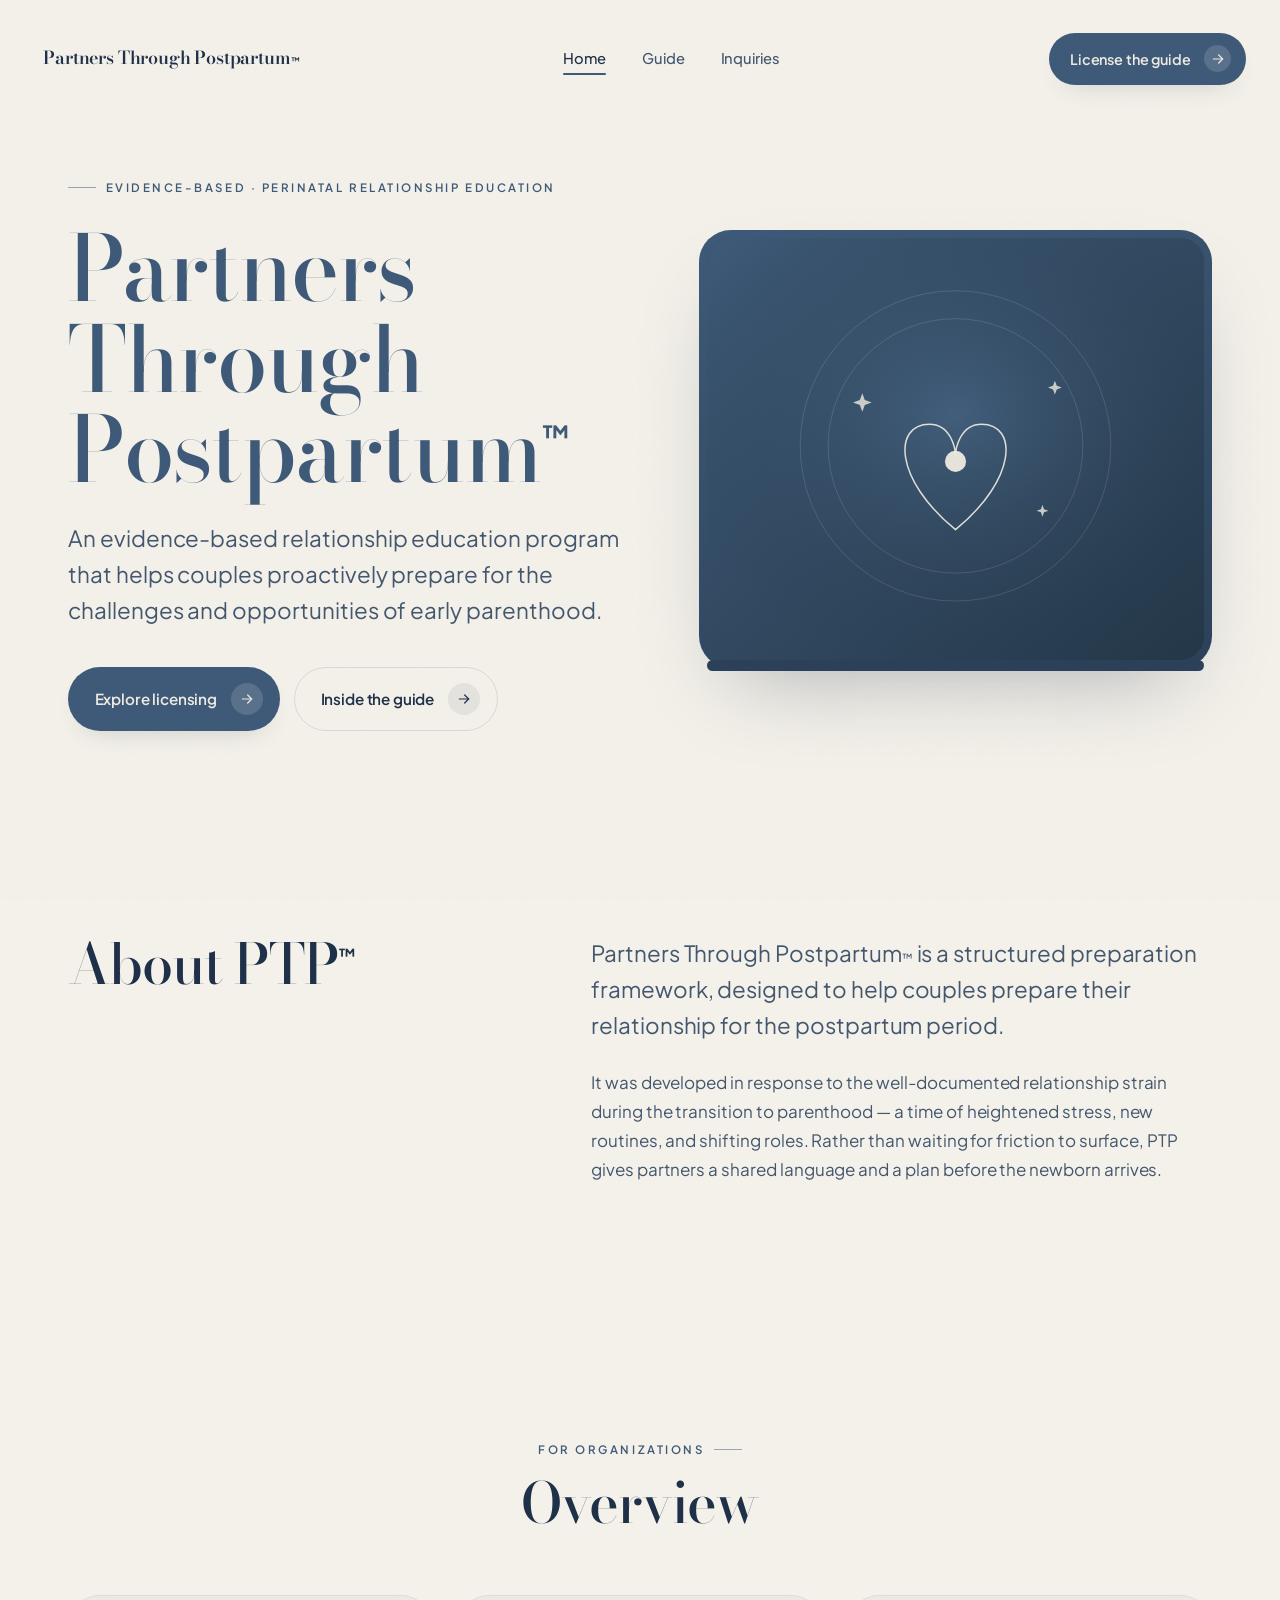
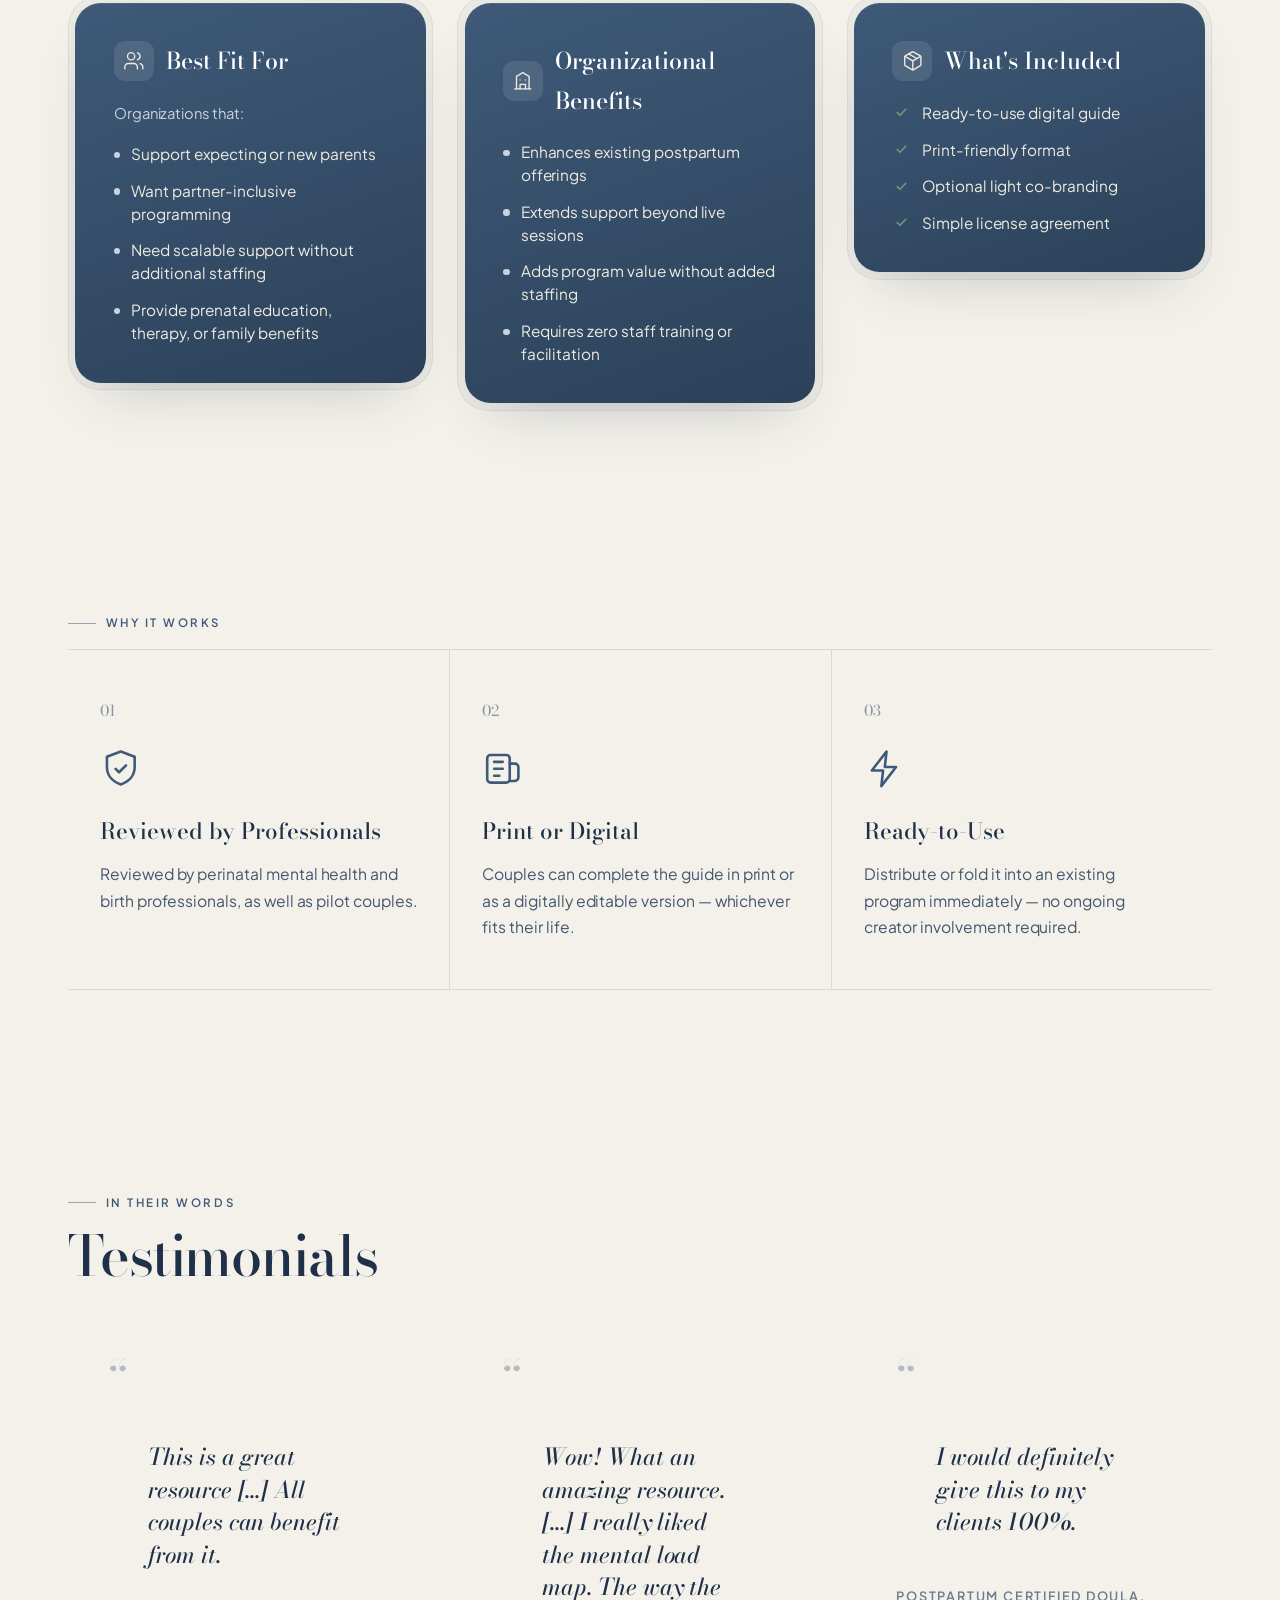
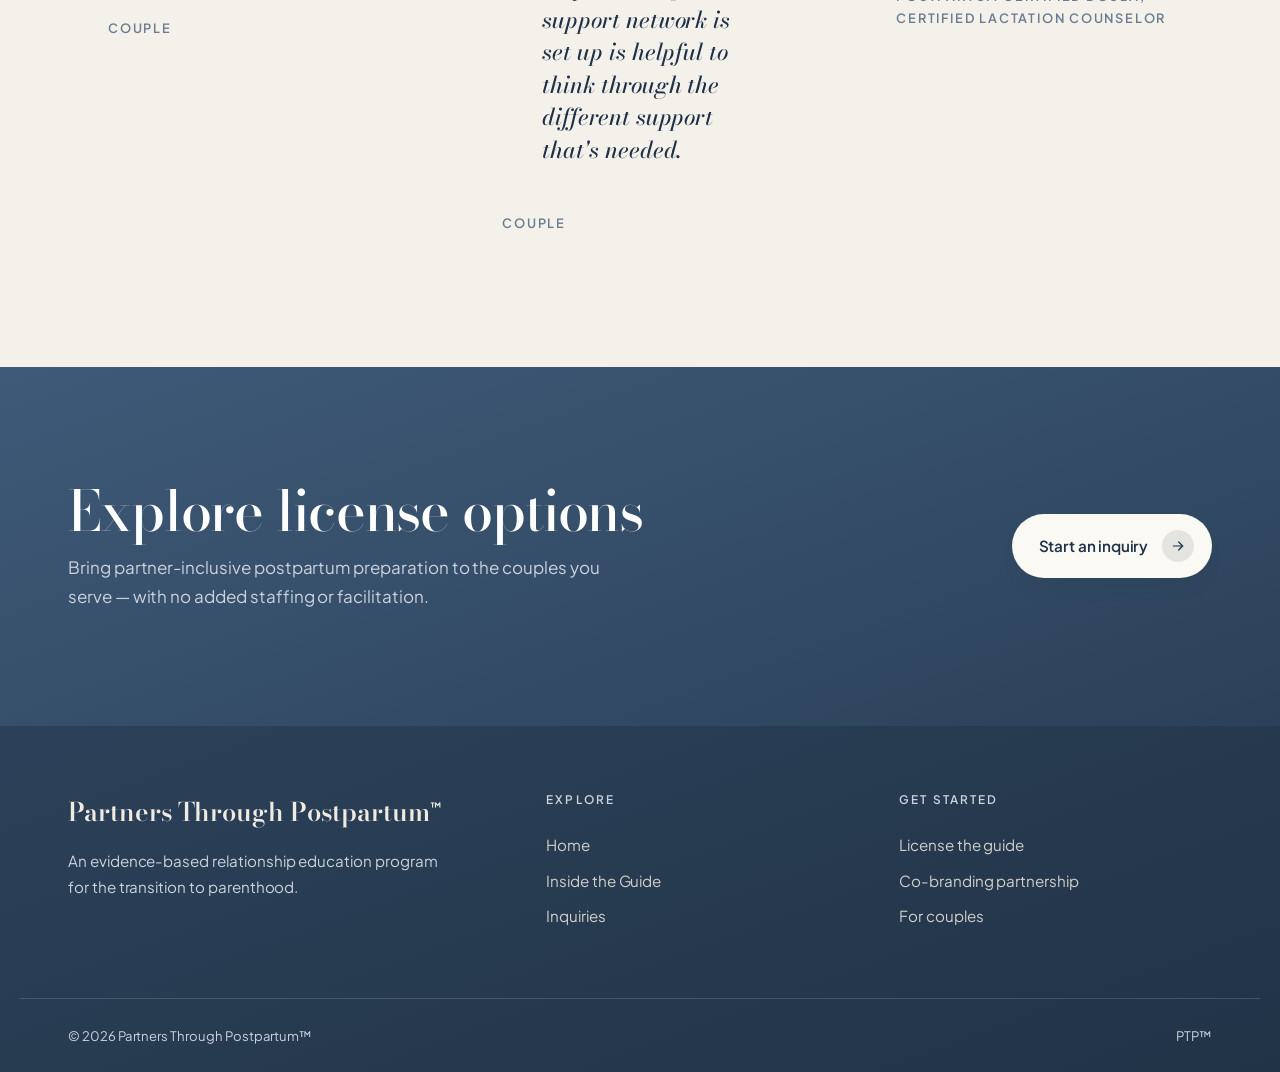
==== index.html @ b1a90788 "Build Partners Through Postpartum site (Home, Guide, Inquiries) — static rebuild" ====
<!DOCTYPE html>
<html lang="en">
<head>
<meta charset="UTF-8">
<meta name="viewport" content="width=device-width, initial-scale=1">
<script>document.documentElement.classList.add('js')</script>
<title>Partners Through Postpartum™ | Evidence-Based Relationship Prep for New Parents</title>
<meta name="description" content="An evidence-based relationship education program that helps couples proactively prepare for the challenges and opportunities of early parenthood. Now licensing to organizations.">
<link rel="canonical" href="https://www.partnersthroughpostpartum.com/">
<meta name="robots" content="index,follow">

<!-- Open Graph -->
<meta property="og:type" content="website">
<meta property="og:site_name" content="Partners Through Postpartum">
<meta property="og:title" content="Partners Through Postpartum™ | Relationship Prep for New Parents">
<meta property="og:description" content="An evidence-based relationship education program that helps couples proactively prepare for the postpartum transition.">
<meta property="og:url" content="https://www.partnersthroughpostpartum.com/">
<meta property="og:image" content="https://www.partnersthroughpostpartum.com/assets/og-cover.png">
<meta name="twitter:card" content="summary_large_image">
<meta name="twitter:title" content="Partners Through Postpartum™">
<meta name="twitter:description" content="Evidence-based relationship education for the transition to parenthood.">

<link rel="icon" href="assets/favicon.svg" type="image/svg+xml">
<link rel="preconnect" href="https://fonts.googleapis.com">
<link rel="preconnect" href="https://fonts.gstatic.com" crossorigin>
<link href="https://fonts.googleapis.com/css2?family=Bodoni+Moda:ital,opsz,wght@0,6..96,400..600;1,6..96,400..500&family=Plus+Jakarta+Sans:wght@400;500;600;700&display=swap" rel="stylesheet">
<link rel="stylesheet" href="styles.css">

<script type="application/ld+json">
{
  "@context": "https://schema.org",
  "@graph": [
    {
      "@type": "Organization",
      "@id": "https://www.partnersthroughpostpartum.com/#org",
      "name": "Partners Through Postpartum",
      "alternateName": "PTP",
      "url": "https://www.partnersthroughpostpartum.com/",
      "logo": "https://www.partnersthroughpostpartum.com/assets/favicon.svg",
      "description": "An evidence-based relationship education program helping couples prepare for the postpartum transition.",
      "founder": { "@id": "https://www.partnersthroughpostpartum.com/#tayler" }
    },
    {
      "@type": "WebSite",
      "@id": "https://www.partnersthroughpostpartum.com/#website",
      "url": "https://www.partnersthroughpostpartum.com/",
      "name": "Partners Through Postpartum",
      "publisher": { "@id": "https://www.partnersthroughpostpartum.com/#org" }
    },
    {
      "@type": "Person",
      "@id": "https://www.partnersthroughpostpartum.com/#tayler",
      "name": "Tayler Bungo Colón",
      "honorificSuffix": "MPH, CEC",
      "jobTitle": "Founder, Partners Through Postpartum",
      "description": "Health policy professional with degrees in psychology, neuroscience, and public health, and over a decade of experience in maternal health, coaching, and adult learning."
    },
    {
      "@type": "CreativeWork",
      "name": "Partners Through Postpartum Guide",
      "creator": { "@id": "https://www.partnersthroughpostpartum.com/#tayler" },
      "publisher": { "@id": "https://www.partnersthroughpostpartum.com/#org" },
      "about": "Relationship preparation for couples during the transition to parenthood",
      "audience": { "@type": "Audience", "audienceType": "Expecting and new parents; perinatal organizations" },
      "learningResourceType": "Structured preparation guide",
      "inLanguage": "en"
    }
  ]
}
</script>
</head>
<body>
<div class="grain" aria-hidden="true"></div>

<!-- ============ NAV ============ -->
<header class="nav">
  <div class="nav__inner wrap">
    <a class="brand" href="index.html">Partners&nbsp;Through&nbsp;Postpartum<span class="tm">™</span></a>
    <nav class="nav__links" aria-label="Primary">
      <a class="nav__link is-active" href="index.html">Home</a>
      <a class="nav__link" href="guide.html">Guide</a>
      <a class="nav__link" href="inquiries.html">Inquiries</a>
    </nav>
    <div class="nav__cta">
      <a class="btn" href="inquiries.html">License the guide
        <span class="ico" aria-hidden="true"><svg viewBox="0 0 24 24" fill="none" stroke="currentColor" stroke-width="1.8" stroke-linecap="round" stroke-linejoin="round"><line x1="5" y1="12" x2="19" y2="12"/><polyline points="13 6 19 12 13 18"/></svg></span>
      </a>
    </div>
    <button class="nav__toggle" aria-label="Open menu" aria-expanded="false"><span></span><span></span><span></span></button>
  </div>
</header>
<div class="mobile-menu" aria-hidden="true">
  <div class="mobile-menu__inner">
    <a href="index.html">Home</a>
    <a href="guide.html">Guide</a>
    <a href="inquiries.html">Inquiries</a>
    <a href="inquiries.html">License the guide</a>
  </div>
</div>

<main>
<!-- ============ HERO ============ -->
<section class="hero wrap">
  <div class="hero__grid">
    <div>
      <span class="eyebrow hero__eyebrow reveal">Evidence-based · perinatal relationship education</span>
      <h1 class="display reveal" data-d="1">Partners Through<br>Postpartum<span class="tm">™</span></h1>
      <p class="lead hero__sub reveal" data-d="2">An evidence-based relationship education program that helps couples proactively prepare for the challenges and opportunities of early parenthood.</p>
      <div class="hero__cta reveal" data-d="3">
        <a class="btn" href="inquiries.html">Explore licensing
          <span class="ico" aria-hidden="true"><svg viewBox="0 0 24 24" fill="none" stroke="currentColor" stroke-width="1.8" stroke-linecap="round" stroke-linejoin="round"><line x1="5" y1="12" x2="19" y2="12"/><polyline points="13 6 19 12 13 18"/></svg></span>
        </a>
        <a class="btn btn--ghost" href="guide.html">Inside the guide
          <span class="ico" aria-hidden="true"><svg viewBox="0 0 24 24" fill="none" stroke="currentColor" stroke-width="1.8" stroke-linecap="round" stroke-linejoin="round"><line x1="5" y1="12" x2="19" y2="12"/><polyline points="13 6 19 12 13 18"/></svg></span>
        </a>
      </div>
    </div>
    <div class="hero__figure reveal" data-d="2">
      <!-- SWAP: replace the <img src> below with Tayler's B&W hero photo (assets/hero.jpg). Frame is ready. -->
      <div class="hero__media"><img src="assets/hero-placeholder.svg" alt="Two parents' hands cradling a newborn's feet in the shape of a heart" width="800" height="680"></div>
    </div>
  </div>
</section>

<!-- ============ ABOUT ============ -->
<section class="section wrap" id="about">
  <div class="about__grid">
    <h2 class="display reveal">About PTP<span class="tm">™</span></h2>
    <div class="body-copy reveal" data-d="1">
      <p class="lead">Partners Through Postpartum<span class="tm" style="font-size:.5em">™</span> is a structured preparation framework, designed to help couples prepare their relationship for the postpartum period.</p>
      <p>It was developed in response to the well-documented relationship strain during the transition to parenthood — a time of heightened stress, new routines, and shifting roles. Rather than waiting for friction to surface, PTP gives partners a shared language and a plan before the newborn arrives.</p>
    </div>
  </div>
</section>

<!-- ============ OVERVIEW ============ -->
<section class="section wrap" id="overview">
  <div class="overview__head reveal">
    <span class="eyebrow eyebrow--center eyebrow--plain" style="margin-bottom:1rem">For organizations</span>
    <h2 class="display">Overview</h2>
  </div>
  <div class="overview__grid">
    <!-- Best Fit For -->
    <div class="bezel reveal" data-d="1">
      <div class="bezel__core panel-navy on-navy ov-card">
        <h3>
          <span class="ov-card__ico"><svg viewBox="0 0 24 24" fill="none" stroke="currentColor" stroke-width="1.5" stroke-linecap="round" stroke-linejoin="round"><path d="M16 21v-2a4 4 0 0 0-4-4H6a4 4 0 0 0-4 4v2"/><circle cx="9" cy="7" r="4"/><path d="M22 21v-2a4 4 0 0 0-3-3.87"/><path d="M16 3.13a4 4 0 0 1 0 7.75"/></svg></span>
          Best Fit For
        </h3>
        <p class="ov-card__sub">Organizations that:</p>
        <ul class="ov-list ov-list--dot">
          <li>Support expecting or new parents</li>
          <li>Want partner-inclusive programming</li>
          <li>Need scalable support without additional staffing</li>
          <li>Provide prenatal education, therapy, or family benefits</li>
        </ul>
      </div>
    </div>
    <!-- Organizational Benefits -->
    <div class="bezel reveal" data-d="2">
      <div class="bezel__core panel-navy on-navy ov-card">
        <h3>
          <span class="ov-card__ico"><svg viewBox="0 0 24 24" fill="none" stroke="currentColor" stroke-width="1.5" stroke-linecap="round" stroke-linejoin="round"><path d="M3 21h18"/><path d="M5 21V7l7-4 7 4v14"/><path d="M9 21v-5h6v5"/><path d="M9 11h.01M15 11h.01"/></svg></span>
          Organizational Benefits
        </h3>
        <ul class="ov-list ov-list--dot">
          <li>Enhances existing postpartum offerings</li>
          <li>Extends support beyond live sessions</li>
          <li>Adds program value without added staffing</li>
          <li>Requires zero staff training or facilitation</li>
        </ul>
      </div>
    </div>
    <!-- What's Included -->
    <div class="bezel reveal" data-d="3">
      <div class="bezel__core panel-navy on-navy ov-card">
        <h3>
          <span class="ov-card__ico"><svg viewBox="0 0 24 24" fill="none" stroke="currentColor" stroke-width="1.5" stroke-linecap="round" stroke-linejoin="round"><path d="m7.5 4.27 9 5.15"/><path d="M21 8a2 2 0 0 0-1-1.73l-7-4a2 2 0 0 0-2 0l-7 4A2 2 0 0 0 3 8v8a2 2 0 0 0 1 1.73l7 4a2 2 0 0 0 2 0l7-4A2 2 0 0 0 21 16Z"/><path d="m3.3 7 8.7 5 8.7-5"/><path d="M12 22V12"/></svg></span>
          What's Included
        </h3>
        <ul class="ov-list ov-list--check">
          <li>Ready-to-use digital guide</li>
          <li>Print-friendly format</li>
          <li>Optional light co-branding</li>
          <li>Simple license agreement</li>
        </ul>
      </div>
    </div>
  </div>
</section>

<!-- ============ FEATURES ============ -->
<section class="section--tight wrap" id="features">
  <div class="overview__head reveal" style="text-align:left;margin-bottom:0">
    <span class="eyebrow" style="margin-bottom:1rem">Why it works</span>
  </div>
  <div class="features__grid reveal" data-d="1">
    <div class="feature">
      <div class="feature__num">01</div>
      <div class="feature__ico"><svg viewBox="0 0 24 24" fill="none" stroke="currentColor" stroke-width="1.5" stroke-linecap="round" stroke-linejoin="round"><path d="M12 2 4 5v6c0 5 3.4 8.5 8 10 4.6-1.5 8-5 8-10V5Z"/><path d="m9 12 2 2 4-4"/></svg></div>
      <h3>Reviewed by Professionals</h3>
      <p>Reviewed by perinatal mental health and birth professionals, as well as pilot couples.</p>
    </div>
    <div class="feature">
      <div class="feature__num">02</div>
      <div class="feature__ico"><svg viewBox="0 0 24 24" fill="none" stroke="currentColor" stroke-width="1.5" stroke-linecap="round" stroke-linejoin="round"><rect x="3" y="4" width="13" height="16" rx="2"/><path d="M16 9h3a2 2 0 0 1 2 2v6a2 2 0 0 1-2 2h-3"/><path d="M7 8h5M7 12h5M7 16h3"/></svg></div>
      <h3>Print or Digital</h3>
      <p>Couples can complete the guide in print or as a digitally editable version — whichever fits their life.</p>
    </div>
    <div class="feature">
      <div class="feature__num">03</div>
      <div class="feature__ico"><svg viewBox="0 0 24 24" fill="none" stroke="currentColor" stroke-width="1.5" stroke-linecap="round" stroke-linejoin="round"><path d="M13 2 4.5 13H11l-1 9 8.5-11H12Z"/></svg></div>
      <h3>Ready-to-Use</h3>
      <p>Distribute or fold it into an existing program immediately — no ongoing creator involvement required.</p>
    </div>
  </div>
</section>

<!-- ============ TESTIMONIALS ============ -->
<section class="section wrap" id="testimonials">
  <div class="tmnls__head reveal">
    <span class="eyebrow" style="margin-bottom:1rem">In their words</span>
    <h2 class="display">Testimonials</h2>
  </div>
  <div class="tmnls__grid">
    <figure class="tmnl reveal" data-d="1">
      <div class="tmnl__mark" aria-hidden="true">&ldquo;</div>
      <blockquote class="tmnl__quote">This is a great resource […] All couples can benefit from it.</blockquote>
      <figcaption class="tmnl__by">Couple</figcaption>
    </figure>
    <figure class="tmnl reveal" data-d="2">
      <div class="tmnl__mark" aria-hidden="true">&ldquo;</div>
      <blockquote class="tmnl__quote">Wow! What an amazing resource. […] I really liked the mental load map. The way the support network is set up is helpful to think through the different support that's needed.</blockquote>
      <figcaption class="tmnl__by">Couple</figcaption>
    </figure>
    <figure class="tmnl reveal" data-d="3">
      <div class="tmnl__mark" aria-hidden="true">&ldquo;</div>
      <blockquote class="tmnl__quote">I would definitely give this to my clients 100%.</blockquote>
      <figcaption class="tmnl__by">Postpartum Certified Doula, Certified Lactation Counselor</figcaption>
    </figure>
  </div>
</section>

<!-- ============ CTA BAND ============ -->
<section class="section ctaband on-navy">
  <div class="ctaband__inner wrap reveal">
    <div>
      <h2 class="display">Explore license options</h2>
      <p>Bring partner-inclusive postpartum preparation to the couples you serve — with no added staffing or facilitation.</p>
    </div>
    <a class="btn" href="inquiries.html">Start an inquiry
      <span class="ico" aria-hidden="true"><svg viewBox="0 0 24 24" fill="none" stroke="currentColor" stroke-width="1.8" stroke-linecap="round" stroke-linejoin="round"><line x1="5" y1="12" x2="19" y2="12"/><polyline points="13 6 19 12 13 18"/></svg></span>
    </a>
  </div>
</section>
</main>

<!-- ============ FOOTER ============ -->
<footer class="footer on-navy">
  <div class="footer__inner wrap">
    <div>
      <p class="footer__brand">Partners Through Postpartum<span class="tm">™</span></p>
      <p class="footer__tag">An evidence-based relationship education program for the transition to parenthood.</p>
    </div>
    <div class="footer__col">
      <h4>Explore</h4>
      <a href="index.html">Home</a>
      <a href="guide.html">Inside the Guide</a>
      <a href="inquiries.html">Inquiries</a>
    </div>
    <div class="footer__col">
      <h4>Get started</h4>
      <a href="inquiries.html">License the guide</a>
      <a href="inquiries.html">Co-branding partnership</a>
      <a href="inquiries.html">For couples</a>
    </div>
  </div>
  <div class="footer__bottom wrap">
    <span>© <span data-year>2026</span> Partners Through Postpartum™</span>
    <span>PTP™</span>
  </div>
</footer>

<script src="main.js"></script>
</body>
</html>
---- styles.css ----
/* ============================================================
   Partners Through Postpartum™ — Design System
   Editorial Luxury · deep slate-navy on warm parchment
   Display: Bodoni Moda  ·  Text/UI: Plus Jakarta Sans
   ============================================================ */

:root{
  /* palette */
  --paper:        #F4F1EA;   /* warm parchment base */
  --paper-soft:   #FBF9F3;   /* lifted surface */
  --paper-deep:   #EBE5D9;   /* recessed band */
  --ink:          #1E3148;   /* headlines / primary text (never pure black) */
  --ink-soft:     #43576E;   /* secondary text */
  --ink-faint:    #6B7C90;   /* tertiary / captions */
  --navy:         #3E5A78;   /* brand mid — cards, footer */
  --navy-deep:    #2C4159;   /* deeper navy */
  --navy-darker:  #213347;   /* darkest navy */
  --cream:        #EFEBE1;   /* text on navy */
  --cream-soft:   #C9D2DD;   /* muted text on navy */
  --sage:         #6E9B7C;   /* functional accent: checks / success only */
  --sage-soft:    #8FB59A;
  --line:         rgba(30,49,72,0.12);
  --line-soft:    rgba(30,49,72,0.07);
  --line-cream:   rgba(239,235,225,0.16);

  /* type */
  --font-display: "Bodoni Moda", Georgia, "Times New Roman", serif;
  --font-sans:    "Plus Jakarta Sans", system-ui, -apple-system, sans-serif;

  /* radii */
  --r-xl: 2rem;
  --r-lg: 1.5rem;
  --r-md: 1.125rem;
  --r-sm: 0.7rem;
  --r-pill: 999px;

  /* shadow — tinted to navy, soft + diffused */
  --shadow-sm:   0 12px 28px -18px rgba(30,49,72,0.30);
  --shadow-soft: 0 28px 56px -28px rgba(30,49,72,0.26);
  --shadow-card: 0 40px 80px -36px rgba(30,49,72,0.34);

  /* motion */
  --ease: cubic-bezier(0.16, 1, 0.3, 1);
  --ease-spring: cubic-bezier(0.34, 1.56, 0.64, 1);

  /* layout */
  --maxw: 1240px;
  --gutter: clamp(1.25rem, 4vw, 3rem);
}

/* ---------- reset ---------- */
*,*::before,*::after{ box-sizing:border-box; }
html{ -webkit-text-size-adjust:100%; scroll-behavior:smooth; }
@media (prefers-reduced-motion: reduce){ html{ scroll-behavior:auto; } }
body{
  margin:0;
  font-family:var(--font-sans);
  background:var(--paper);
  color:var(--ink);
  font-size:clamp(1rem, 0.96rem + 0.2vw, 1.0625rem);
  line-height:1.7;
  font-weight:400;
  letter-spacing:-0.003em;
  -webkit-font-smoothing:antialiased;
  text-rendering:optimizeLegibility;
  overflow-x:hidden;
}
img{ max-width:100%; display:block; }
a{ color:inherit; text-decoration:none; }
button{ font-family:inherit; cursor:pointer; }
::selection{ background:var(--navy); color:var(--paper-soft); }

/* ---------- film grain (fixed, pointer-events none) ---------- */
.grain{
  position:fixed; inset:0; z-index:60; pointer-events:none;
  opacity:0.035; mix-blend-mode:multiply;
  background-image:url("data:image/svg+xml,%3Csvg xmlns='http://www.w3.org/2000/svg' width='160' height='160'%3E%3Cfilter id='n'%3E%3CfeTurbulence type='fractalNoise' baseFrequency='0.9' numOctaves='2' stitchTiles='stitch'/%3E%3C/filter%3E%3Crect width='100%25' height='100%25' filter='url(%23n)'/%3E%3C/svg%3E");
}

/* ---------- layout helpers ---------- */
.wrap{ width:100%; max-width:var(--maxw); margin-inline:auto; padding-inline:var(--gutter); }
.section{ padding-block:clamp(4.5rem, 9vw, 9rem); }
.section--tight{ padding-block:clamp(3.5rem, 6vw, 6rem); }

/* ---------- eyebrow ---------- */
.eyebrow{
  display:inline-flex; align-items:center; gap:.6rem;
  font-size:.72rem; font-weight:600; letter-spacing:.22em;
  text-transform:uppercase; color:var(--navy);
}
.eyebrow::before{
  content:""; width:1.75rem; height:1px; background:var(--navy); opacity:.5;
}
.eyebrow--center::after{
  content:""; width:1.75rem; height:1px; background:var(--navy); opacity:.5;
}
.eyebrow--plain::before{ display:none; }
.on-navy .eyebrow{ color:var(--cream-soft); }
.on-navy .eyebrow::before,.on-navy .eyebrow::after{ background:var(--cream-soft); }

/* ---------- display type ---------- */
.display{
  font-family:var(--font-display);
  font-weight:500;
  line-height:1.0;
  letter-spacing:-0.015em;
  color:var(--ink);
  margin:0;
}
h1.display{ font-size:clamp(2.9rem, 2rem + 4.6vw, 5.75rem); }
h2.display{ font-size:clamp(2.1rem, 1.5rem + 2.6vw, 3.5rem); letter-spacing:-0.02em; }
h3.display{ font-size:clamp(1.5rem, 1.2rem + 1vw, 2rem); }
.display .tm{
  font-family:var(--font-sans); font-weight:600;
  font-size:.32em; vertical-align:super; letter-spacing:0;
  position:relative; top:-0.15em;
}
.lead{
  font-size:clamp(1.125rem, 1.04rem + 0.45vw, 1.4rem);
  line-height:1.6; color:var(--ink-soft); font-weight:400;
  max-width:60ch; margin:0;
}
.body-copy{ color:var(--ink-soft); max-width:64ch; }
.body-copy p{ margin:0 0 1.1em; }

/* ---------- buttons ---------- */
.btn{
  --bg:var(--navy); --fg:var(--cream);
  position:relative; display:inline-flex; align-items:center; gap:.85rem;
  padding:.95rem 1.05rem .95rem 1.6rem;
  background:var(--bg); color:var(--fg);
  border:1px solid transparent; border-radius:var(--r-pill);
  font-weight:600; font-size:.95rem; letter-spacing:-0.01em;
  box-shadow:var(--shadow-sm);
  transition:transform .45s var(--ease), box-shadow .45s var(--ease), background .35s var(--ease);
  will-change:transform;
}
.btn:hover{ transform:translateY(-2px); box-shadow:var(--shadow-soft); background:var(--navy-deep); }
.btn:active{ transform:translateY(0) scale(.985); }
.btn .ico{
  display:grid; place-items:center; width:2rem; height:2rem; border-radius:var(--r-pill);
  background:rgba(255,255,255,0.14);
  transition:transform .45s var(--ease), background .35s var(--ease);
}
.btn:hover .ico{ transform:translate(2px,-1px) scale(1.05); background:rgba(255,255,255,0.22); }
.btn .ico svg{ width:1rem; height:1rem; }

.btn--ghost{
  --bg:transparent; --fg:var(--ink);
  border-color:var(--line); box-shadow:none; padding-left:1.6rem;
}
.btn--ghost:hover{ background:rgba(30,49,72,0.05); border-color:rgba(30,49,72,0.22); }
.btn--ghost .ico{ background:rgba(30,49,72,0.07); }
.btn--ghost:hover .ico{ background:rgba(30,49,72,0.12); }

.on-navy .btn{ --bg:var(--paper-soft); --fg:var(--ink); }
.on-navy .btn:hover{ background:#fff; }
.on-navy .btn .ico{ background:rgba(30,49,72,0.10); }
.on-navy .btn--ghost{ --fg:var(--cream); border-color:var(--line-cream); }
.on-navy .btn--ghost:hover{ background:rgba(255,255,255,0.06); }
.on-navy .btn--ghost .ico{ background:rgba(255,255,255,0.12); }

/* ---------- nav ---------- */
.nav{
  position:sticky; top:0; z-index:50;
  padding-top:clamp(.85rem,1.6vw,1.4rem); padding-bottom:.4rem;
  transition:padding .5s var(--ease);
}
.nav__inner{
  display:flex; align-items:center; justify-content:space-between; gap:1rem;
  max-width:var(--maxw); margin-inline:auto;
  padding:.7rem .8rem .7rem 1.4rem;
  border-radius:var(--r-pill);
  border:1px solid transparent;
  transition:background .5s var(--ease), border-color .5s var(--ease), box-shadow .5s var(--ease);
}
.nav.is-scrolled .nav__inner{
  background:rgba(244,241,234,0.72);
  -webkit-backdrop-filter:blur(16px) saturate(1.4);
  backdrop-filter:blur(16px) saturate(1.4);
  border-color:var(--line-soft);
  box-shadow:var(--shadow-sm);
}
.nav.is-scrolled{ padding-top:.6rem; }
.brand{
  font-family:var(--font-display); font-weight:600;
  font-size:1.12rem; letter-spacing:-0.01em; color:var(--ink);
  display:inline-flex; align-items:baseline; gap:.05rem; white-space:nowrap;
}
.brand .tm{ font-family:var(--font-sans); font-weight:600; font-size:.5em; vertical-align:super; }
.nav__links{ display:flex; align-items:center; gap:.35rem; }
.nav__link{
  position:relative; padding:.55rem .95rem; border-radius:var(--r-pill);
  font-size:.92rem; font-weight:500; color:var(--ink-soft);
  transition:color .3s var(--ease), background .3s var(--ease);
}
.nav__link:hover{ color:var(--ink); background:rgba(30,49,72,0.05); }
.nav__link.is-active{ color:var(--ink); }
.nav__link.is-active::after{
  content:""; position:absolute; left:.95rem; right:.95rem; bottom:.32rem; height:1.5px;
  background:var(--navy); border-radius:2px;
}
.nav__cta{ margin-left:.4rem; }
.nav__cta .btn{ padding:.7rem .85rem .7rem 1.25rem; font-size:.9rem; }
.nav__cta .btn .ico{ width:1.7rem; height:1.7rem; }

.nav__toggle{
  display:none; width:2.85rem; height:2.85rem; border:none; border-radius:var(--r-pill);
  background:rgba(30,49,72,0.06); position:relative;
}
.nav__toggle span{
  position:absolute; left:50%; top:50%; width:1.15rem; height:1.5px; background:var(--ink);
  transform:translate(-50%,-50%); transition:transform .45s var(--ease), opacity .3s var(--ease);
}
.nav__toggle span:nth-child(1){ transform:translate(-50%,calc(-50% - 5px)); }
.nav__toggle span:nth-child(3){ transform:translate(-50%,calc(-50% + 5px)); }

/* mobile menu overlay */
.mobile-menu{
  position:fixed; inset:0; z-index:55; display:none;
  background:rgba(244,241,234,0.86);
  -webkit-backdrop-filter:blur(26px) saturate(1.3);
  backdrop-filter:blur(26px) saturate(1.3);
  opacity:0; transition:opacity .5s var(--ease);
}
.mobile-menu.is-open{ display:block; opacity:1; }
.mobile-menu__inner{
  display:flex; flex-direction:column; gap:.25rem;
  padding:7rem var(--gutter) 3rem; height:100%;
}
.mobile-menu a{
  font-family:var(--font-display); font-size:clamp(2rem,9vw,3rem); font-weight:500;
  color:var(--ink); padding:.5rem 0; border-bottom:1px solid var(--line-soft);
  opacity:0; transform:translateY(28px);
}
.mobile-menu.is-open a{ animation:menuIn .7s var(--ease) forwards; }
.mobile-menu.is-open a:nth-child(1){ animation-delay:.08s; }
.mobile-menu.is-open a:nth-child(2){ animation-delay:.15s; }
.mobile-menu.is-open a:nth-child(3){ animation-delay:.22s; }
.mobile-menu.is-open a:nth-child(4){ animation-delay:.29s; }
@keyframes menuIn{ to{ opacity:1; transform:translateY(0); } }
body.menu-open{ overflow:hidden; }
body.menu-open .nav__toggle span:nth-child(1){ transform:translate(-50%,-50%) rotate(45deg); }
body.menu-open .nav__toggle span:nth-child(2){ opacity:0; }
body.menu-open .nav__toggle span:nth-child(3){ transform:translate(-50%,-50%) rotate(-45deg); }

/* ---------- double-bezel card ---------- */
.bezel{
  background:rgba(30,49,72,0.04);
  border:1px solid var(--line-soft);
  border-radius:var(--r-xl);
  padding:.4rem;
}
.bezel__core{
  border-radius:calc(var(--r-xl) - 0.4rem);
  height:100%;
}

/* navy panel (Overview cards / form) */
.panel-navy{
  background:linear-gradient(160deg, var(--navy) 0%, var(--navy-deep) 100%);
  color:var(--cream);
  border-radius:calc(var(--r-xl) - 0.4rem);
  box-shadow:inset 0 1px 0 rgba(255,255,255,0.08), var(--shadow-soft);
  padding:clamp(1.75rem,3vw,2.4rem);
}
.panel-navy h3{ color:#fff; }

/* ---------- hero ---------- */
.hero{ padding-top:clamp(2.5rem,5vw,4.5rem); padding-bottom:clamp(3.5rem,7vw,6rem); }
.hero__grid{
  display:grid; grid-template-columns:1.05fr 0.95fr; gap:clamp(2rem,5vw,4.5rem);
  align-items:center;
}
.hero__eyebrow{ margin-bottom:1.6rem; }
.hero h1{ margin-bottom:1.6rem; color:var(--navy); }
.hero__sub{ margin-bottom:2.4rem; }
.hero__cta{ display:flex; flex-wrap:wrap; gap:.85rem; }
.hero__figure{
  position:relative; border-radius:var(--r-xl); padding:.5rem;
  background:linear-gradient(160deg, var(--navy) 0%, var(--navy-deep) 100%);
  box-shadow:var(--shadow-card);
}
.hero__figure::before,.hero__figure::after{
  content:""; position:absolute; left:.5rem; right:.5rem; height:.7rem;
  background:var(--navy-deep); border-radius:var(--r-pill);
}
.hero__figure::before{ top:-.35rem; opacity:.0; }
.hero__media{
  border-radius:calc(var(--r-xl) - 0.5rem); overflow:hidden; aspect-ratio:4/3.4;
  background:var(--navy-deep);
}
.hero__media img,.hero__media svg{ width:100%; height:100%; object-fit:cover; }

/* ---------- about (asymmetric split) ---------- */
.about__grid{
  display:grid; grid-template-columns:0.85fr 1.15fr; gap:clamp(2rem,5vw,4.5rem);
  align-items:start;
}
.about__grid h2{ position:sticky; top:7rem; }

/* ---------- overview cards ---------- */
.overview__head{ text-align:center; margin-bottom:clamp(2.5rem,5vw,4rem); }
.overview__grid{
  display:grid; grid-template-columns:repeat(3,1fr); gap:clamp(1rem,2vw,1.5rem);
  align-items:start;
}
.overview__grid > *:nth-child(2){ transform:translateY(2.25rem); }
.ov-card h3{
  font-family:var(--font-display); font-size:1.45rem; font-weight:500; margin:0 0 1.25rem;
  display:flex; align-items:center; gap:.75rem;
}
.ov-card__ico{
  display:grid; place-items:center; width:2.5rem; height:2.5rem; flex:0 0 auto;
  border-radius:var(--r-sm); background:rgba(255,255,255,0.1);
}
.ov-card__ico svg{ width:1.35rem; height:1.35rem; color:var(--cream); }
.ov-card__sub{ color:var(--cream-soft); font-size:.92rem; margin:0 0 1rem; }
.ov-list{ list-style:none; margin:0; padding:0; display:grid; gap:.85rem; }
.ov-list li{
  display:flex; gap:.7rem; align-items:flex-start; font-size:.96rem; line-height:1.5;
  color:var(--cream);
}
.ov-list--check li::before{
  content:""; flex:0 0 auto; width:1.15rem; height:1.15rem; margin-top:.15rem;
  border-radius:.3rem; background:var(--sage);
  -webkit-mask:url("data:image/svg+xml,%3Csvg xmlns='http://www.w3.org/2000/svg' viewBox='0 0 24 24' fill='none' stroke='white' stroke-width='3' stroke-linecap='round' stroke-linejoin='round'%3E%3Cpolyline points='20 6 9 17 4 12'/%3E%3C/svg%3E") center/0.8rem no-repeat;
  mask:url("data:image/svg+xml,%3Csvg xmlns='http://www.w3.org/2000/svg' viewBox='0 0 24 24' fill='none' stroke='white' stroke-width='3' stroke-linecap='round' stroke-linejoin='round'%3E%3Cpolyline points='20 6 9 17 4 12'/%3E%3C/svg%3E") center/0.8rem no-repeat;
}
.ov-list--dot li::before{
  content:""; flex:0 0 auto; width:.4rem; height:.4rem; margin-top:.6rem; border-radius:50%;
  background:var(--cream-soft);
}

/* ---------- features (editorial, hairline-divided) ---------- */
.features__grid{
  display:grid; grid-template-columns:repeat(3,1fr);
  border-top:1px solid var(--line);
}
.feature{
  padding:clamp(2rem,4vw,3rem) clamp(1.25rem,2.5vw,2.25rem);
  border-bottom:1px solid var(--line);
}
.feature + .feature{ border-left:1px solid var(--line); }
.feature__num{
  font-family:var(--font-display); font-size:.95rem; color:var(--navy); opacity:.6; margin-bottom:1.5rem;
}
.feature__ico{
  width:2.6rem; height:2.6rem; color:var(--navy); margin-bottom:1.4rem;
}
.feature__ico svg{ width:100%; height:100%; }
.feature h3{
  font-family:var(--font-display); font-weight:500; font-size:1.4rem; margin:0 0 .7rem; color:var(--ink);
}
.feature p{ margin:0; color:var(--ink-soft); font-size:.98rem; }

/* ---------- testimonials ---------- */
.tmnls__head{ margin-bottom:clamp(2.5rem,5vw,4rem); }
.tmnls__grid{ display:grid; grid-template-columns:repeat(3,1fr); gap:clamp(1.5rem,3vw,3rem); }
.tmnl{ display:flex; flex-direction:column; gap:1.5rem; }
.tmnl__mark{ font-family:var(--font-display); font-size:3rem; line-height:.6; color:var(--navy); opacity:.35; }
.tmnl__quote{
  font-family:var(--font-display); font-style:italic; font-weight:500;
  font-size:clamp(1.2rem,1rem + 0.6vw,1.45rem); line-height:1.4; color:var(--ink);
}
.tmnl__by{ font-size:.8rem; font-weight:600; letter-spacing:.14em; text-transform:uppercase; color:var(--ink-faint); }
.tmnls__grid > *:nth-child(2){ transform:translateY(1.75rem); }

/* ---------- cta band ---------- */
.ctaband{ background:linear-gradient(160deg,var(--navy) 0%, var(--navy-deep) 100%); color:var(--cream); }
.ctaband__inner{
  display:grid; grid-template-columns:1.2fr auto; gap:2rem; align-items:center;
}
.ctaband h2{ color:#fff; max-width:18ch; }
.ctaband p{ color:var(--cream-soft); margin:.9rem 0 0; max-width:46ch; }

/* ---------- inquiry form ---------- */
.inq__grid{
  display:grid; grid-template-columns:0.95fr 1.05fr; gap:clamp(2rem,5vw,4.5rem); align-items:start;
}
.form{ display:grid; gap:1.15rem; }
.form__row{ display:grid; grid-template-columns:1fr 1fr; gap:1rem; }
.field{ display:grid; gap:.45rem; }
.field label{
  font-size:.82rem; font-weight:600; letter-spacing:.04em; color:var(--cream);
}
.field label .req{ color:var(--sage-soft); font-weight:500; }
.field input,.field select,.field textarea{
  width:100%; font-family:inherit; font-size:.98rem; color:var(--ink);
  background:var(--paper-soft); border:1px solid transparent; border-radius:var(--r-md);
  padding:.85rem 1rem; transition:box-shadow .3s var(--ease), background .3s var(--ease);
}
.field textarea{ min-height:7rem; resize:vertical; }
.field select{ appearance:none; background-image:url("data:image/svg+xml,%3Csvg xmlns='http://www.w3.org/2000/svg' viewBox='0 0 24 24' fill='none' stroke='%231E3148' stroke-width='2' stroke-linecap='round' stroke-linejoin='round'%3E%3Cpolyline points='6 9 12 15 18 9'/%3E%3C/svg%3E"); background-repeat:no-repeat; background-position:right 1rem center; background-size:1.1rem; padding-right:2.6rem; }
.field input:focus,.field select:focus,.field textarea:focus{
  outline:none; background:#fff; box-shadow:0 0 0 3px rgba(110,155,124,0.45);
}
.field input::placeholder,.field textarea::placeholder{ color:var(--ink-faint); }
.field--error input,.field--error select,.field--error textarea{ box-shadow:0 0 0 2px #C76B5A; }
.field__err{ font-size:.78rem; color:#F0C9C0; min-height:0; display:none; }
.field--error .field__err{ display:block; }
.hp{ position:absolute; left:-9999px; width:1px; height:1px; overflow:hidden; }
.form__submit{ display:flex; align-items:center; gap:1rem; flex-wrap:wrap; margin-top:.4rem; }
.form__status{ font-size:.9rem; font-weight:500; }
.form__status.ok{ color:#CFE8D6; }
.form__status.err{ color:#F0C9C0; }
.btn[disabled]{ opacity:.6; pointer-events:none; }
.btn .spinner{ width:1rem; height:1rem; border:2px solid rgba(255,255,255,.4); border-top-color:#fff; border-radius:50%; animation:spin .7s linear infinite; }
.on-navy .btn .spinner{ border-color:rgba(30,49,72,.3); border-top-color:var(--ink); }
@keyframes spin{ to{ transform:rotate(360deg); } }

/* ---------- author ---------- */
.author__grid{ display:grid; grid-template-columns:1fr 0.8fr; gap:clamp(2rem,5vw,4rem); align-items:center; }
.author__photo{ border-radius:var(--r-xl); padding:.45rem; background:rgba(30,49,72,0.05); border:1px solid var(--line-soft); }
.author__photo img,.author__photo svg{ border-radius:calc(var(--r-xl) - .45rem); width:100%; aspect-ratio:4/4.6; object-fit:cover; background:var(--paper-deep); }

/* ---------- guide carousel ---------- */
.guide__intro{ display:grid; grid-template-columns:1fr 1fr; gap:clamp(2rem,5vw,4rem); align-items:end; margin-bottom:clamp(2.5rem,5vw,4rem); }
.carousel{ position:relative; }
.carousel__track{
  display:grid; grid-auto-flow:column; grid-auto-columns:minmax(280px,1fr);
  gap:clamp(1rem,2vw,1.75rem); overflow-x:auto; scroll-snap-type:x mandatory;
  padding-bottom:1.5rem; scrollbar-width:none;
}
.carousel__track::-webkit-scrollbar{ display:none; }
@media (min-width:900px){ .carousel__track{ grid-auto-columns:calc((100% - 3.5rem)/3); } }
.gcard{ scroll-snap-align:start; }
.gcard__core{
  height:100%; background:var(--paper-soft); border-radius:calc(var(--r-xl) - .4rem);
  padding:clamp(1.6rem,2.5vw,2.1rem); border:1px solid var(--line-soft);
  display:flex; flex-direction:column; gap:1.1rem;
  transition:transform .5s var(--ease), box-shadow .5s var(--ease);
}
.gcard:hover .gcard__core{ transform:translateY(-4px); box-shadow:var(--shadow-soft); }
.gcard__top{ display:flex; align-items:center; justify-content:space-between; }
.gcard__ico{ width:3rem; height:3rem; color:var(--navy); }
.gcard__ico svg{ width:100%; height:100%; }
.gcard__num{ font-family:var(--font-display); font-size:.95rem; color:var(--navy); opacity:.45; }
.gcard h3{ font-family:var(--font-display); font-weight:500; font-size:1.5rem; margin:0; color:var(--ink); }
.gcard p{ margin:0; color:var(--ink-soft); font-size:.96rem; }
.carousel__nav{ display:flex; gap:.6rem; margin-top:1.5rem; }
.carousel__btn{
  width:3.1rem; height:3.1rem; border-radius:var(--r-pill); border:1px solid var(--line);
  background:var(--paper-soft); color:var(--ink); display:grid; place-items:center;
  transition:transform .4s var(--ease), background .3s var(--ease), border-color .3s var(--ease), opacity .3s var(--ease);
}
.carousel__btn:hover{ background:var(--navy); color:var(--cream); border-color:transparent; transform:translateY(-2px); }
.carousel__btn:active{ transform:scale(.95); }
.carousel__btn[disabled]{ opacity:.35; pointer-events:none; }
.carousel__btn svg{ width:1.2rem; height:1.2rem; }

/* ---------- footer ---------- */
.footer{ background:linear-gradient(160deg,var(--navy-deep) 0%, var(--navy-darker) 100%); color:var(--cream); }
.footer__inner{ display:grid; grid-template-columns:1.4fr 1fr 1fr; gap:2.5rem; padding-block:clamp(3rem,5vw,4.5rem); }
.footer__brand{ font-family:var(--font-display); font-size:1.6rem; font-weight:600; margin:0 0 .9rem; }
.footer__brand .tm{ font-family:var(--font-sans); font-size:.45em; vertical-align:super; font-weight:600; }
.footer__tag{ color:var(--cream-soft); max-width:34ch; margin:0; font-size:.95rem; }
.footer__col h4{ font-size:.74rem; letter-spacing:.18em; text-transform:uppercase; color:var(--cream-soft); margin:0 0 1.1rem; font-weight:600; }
.footer__col a{ display:block; padding:.3rem 0; color:var(--cream); font-size:.95rem; opacity:.85; transition:opacity .3s var(--ease), transform .3s var(--ease); }
.footer__col a:hover{ opacity:1; transform:translateX(3px); }
.footer__bottom{ border-top:1px solid var(--line-cream); padding-block:1.6rem; display:flex; justify-content:space-between; gap:1rem; flex-wrap:wrap; color:var(--cream-soft); font-size:.82rem; }

/* ---------- scroll reveal (gated behind .js so content is never JS-dependent) ---------- */
.js .reveal{ opacity:0; transform:translateY(28px); filter:blur(6px); transition:opacity .9s var(--ease), transform .9s var(--ease), filter .9s var(--ease); }
.js .reveal.in{ opacity:1; transform:none; filter:none; }
.reveal[data-d="1"]{ transition-delay:.08s; }
.reveal[data-d="2"]{ transition-delay:.16s; }
.reveal[data-d="3"]{ transition-delay:.24s; }
.reveal[data-d="4"]{ transition-delay:.32s; }
@media (prefers-reduced-motion: reduce){
  .reveal{ opacity:1; transform:none; filter:none; transition:none; }
  .overview__grid > *:nth-child(2),.tmnls__grid > *:nth-child(2){ transform:none; }
}

/* ---------- responsive ---------- */
@media (max-width:1000px){
  .hero__grid,.about__grid,.inq__grid,.author__grid,.guide__intro,.ctaband__inner{ grid-template-columns:1fr; }
  .about__grid h2{ position:static; }
  .overview__grid{ grid-template-columns:1fr; }
  .overview__grid > *:nth-child(2){ transform:none; }
  .features__grid,.tmnls__grid{ grid-template-columns:1fr; }
  .feature + .feature{ border-left:none; }
  .tmnls__grid > *:nth-child(2){ transform:none; }
  .footer__inner{ grid-template-columns:1fr 1fr; }
  .ctaband__inner .btn{ justify-self:start; }
}
@media (max-width:720px){
  .nav__links{ display:none; }
  .nav__cta{ display:none; }
  .nav__toggle{ display:block; }
  .form__row{ grid-template-columns:1fr; }
  .footer__inner{ grid-template-columns:1fr; gap:2rem; }
  .hero__figure::before,.hero__figure::after{ display:none; }
}
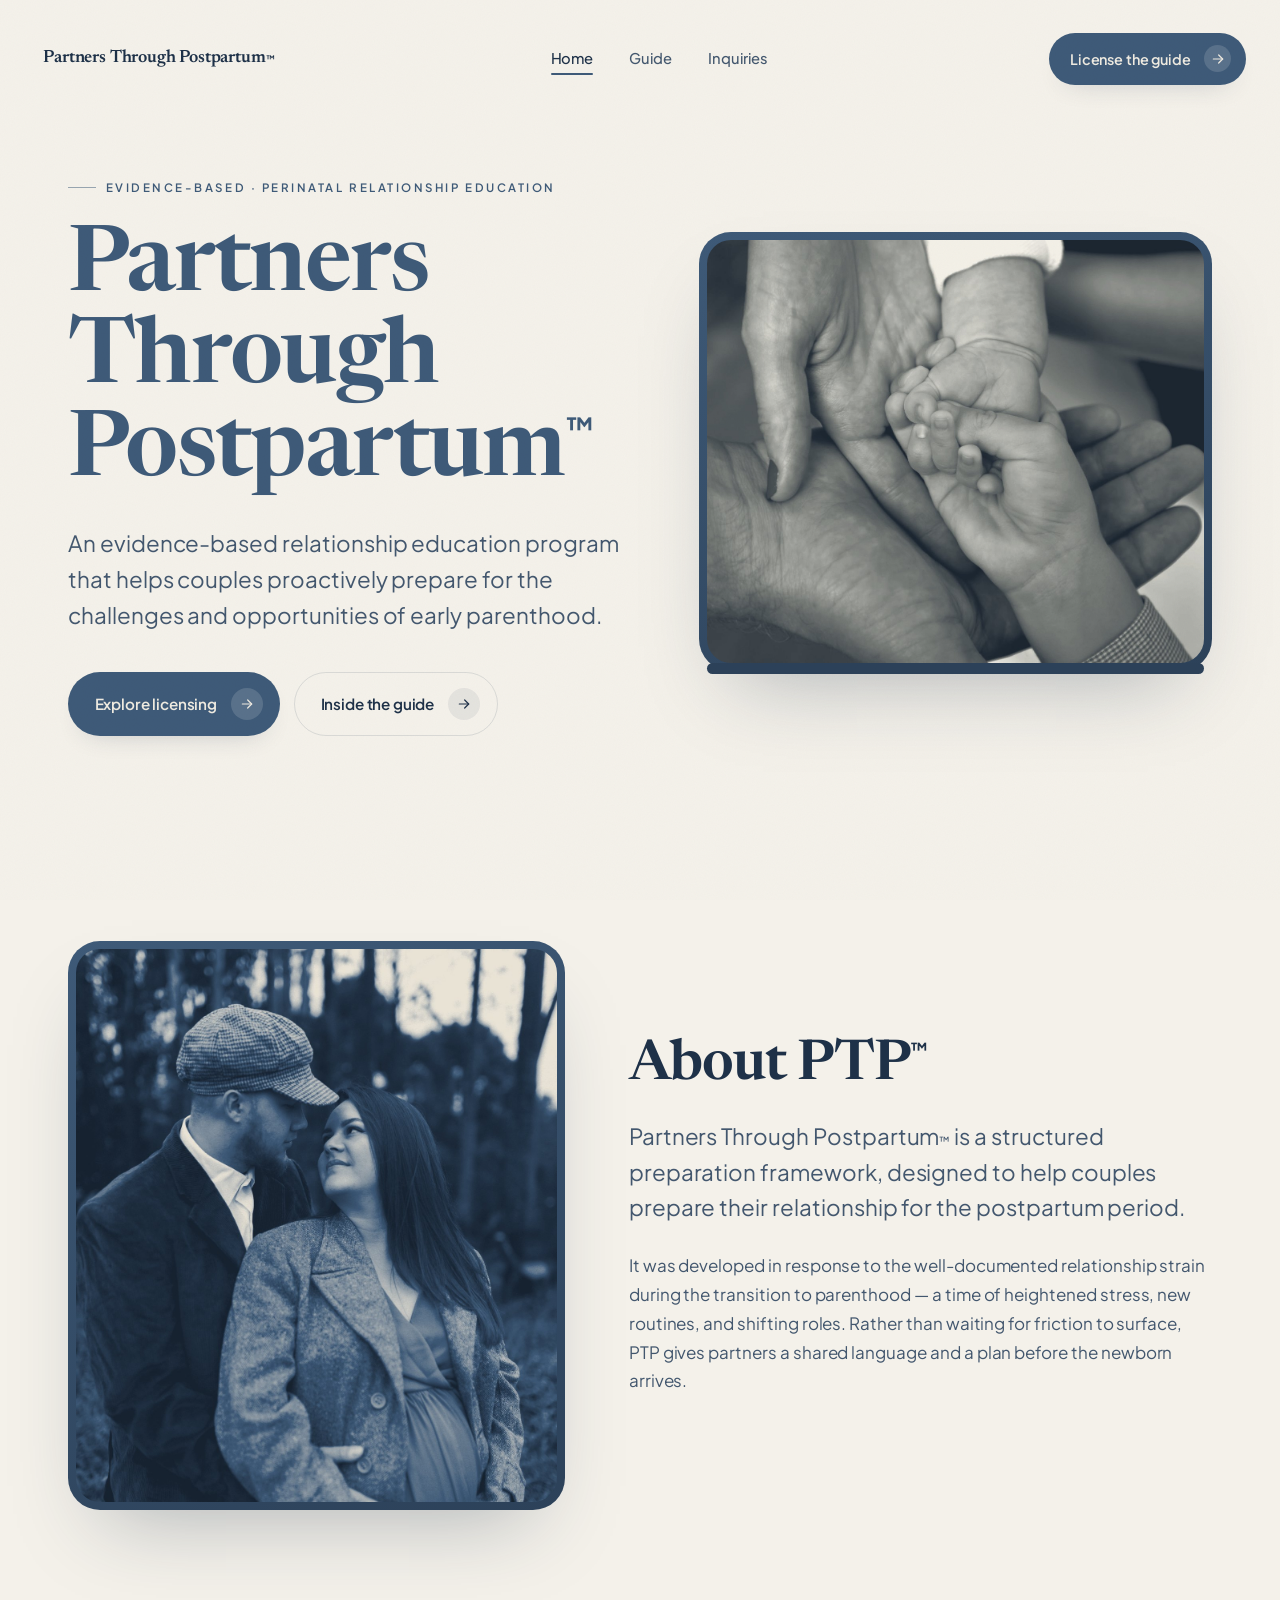
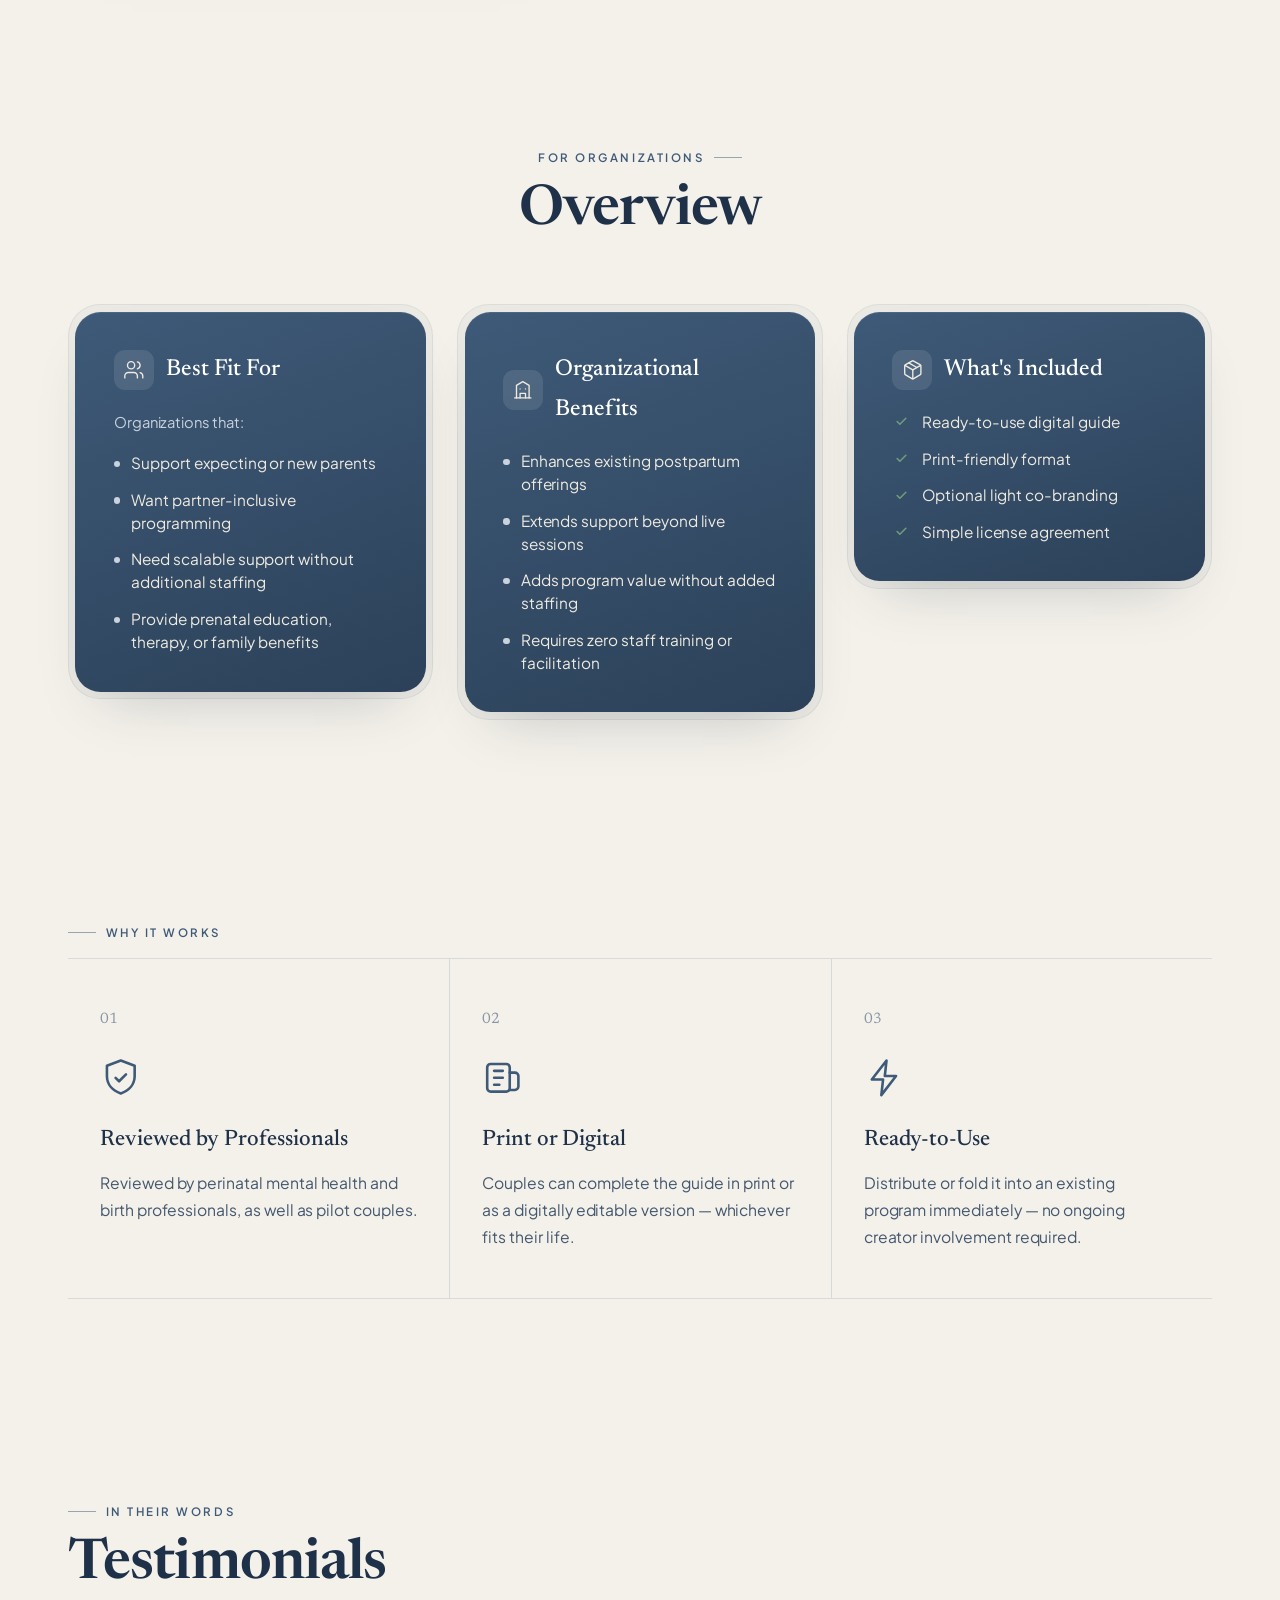
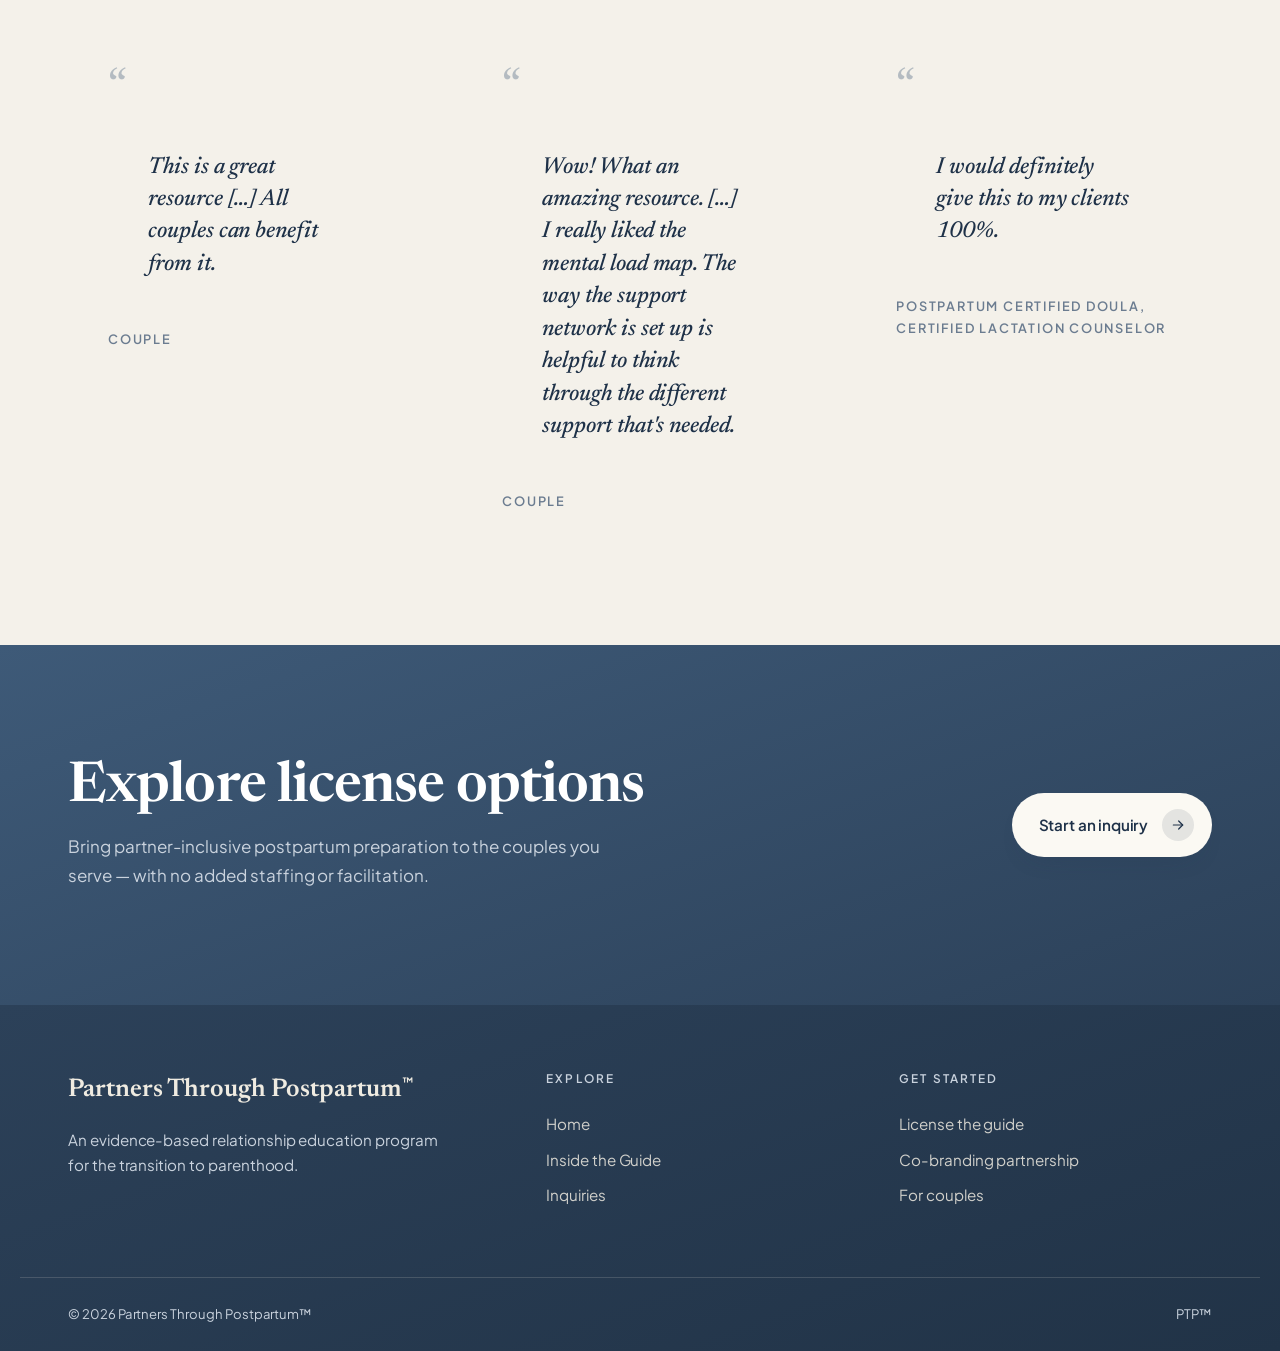
==== commit e7494989: "Add real photography (hero, about, guide, Tayler's portrait); swap display font to Newsreader for re" ====
--- a/index.html
+++ b/index.html
@@ -23,8 +23,8 @@
 <link rel="icon" href="assets/favicon.svg" type="image/svg+xml">
 <link rel="preconnect" href="https://fonts.googleapis.com">
 <link rel="preconnect" href="https://fonts.gstatic.com" crossorigin>
-<link href="https://fonts.googleapis.com/css2?family=Bodoni+Moda:ital,opsz,wght@0,6..96,400..600;1,6..96,400..500&family=Plus+Jakarta+Sans:wght@400;500;600;700&display=swap" rel="stylesheet">
-<link rel="stylesheet" href="styles.css">
+<link href="https://fonts.googleapis.com/css2?family=Newsreader:ital,opsz,wght@0,6..72,400..600;1,6..72,400..600&family=Plus+Jakarta+Sans:wght@400;500;600;700&display=swap" rel="stylesheet">
+<link rel="stylesheet" href="styles.css?v=3">
 
 <script type="application/ld+json">
 {
@@ -116,8 +116,8 @@
       </div>
     </div>
     <div class="hero__figure reveal" data-d="2">
-      <!-- SWAP: replace the <img src> below with Tayler's B&W hero photo (assets/hero.jpg). Frame is ready. -->
-      <div class="hero__media"><img src="assets/hero-placeholder.svg" alt="Two parents' hands cradling a newborn's feet in the shape of a heart" width="800" height="680"></div>
+      <!-- SWAP: licensed stock (Pexels, commercial-free). Replace assets/hero.jpg with Tayler's own B&W photo anytime; frame is ready. -->
+      <div class="hero__media"><img src="assets/hero.jpg" alt="Two parents and their newborn joining hands" width="1255" height="1067"></div>
     </div>
   </div>
 </section>
@@ -125,10 +125,15 @@
 <!-- ============ ABOUT ============ -->
 <section class="section wrap" id="about">
   <div class="about__grid">
-    <h2 class="display reveal">About PTP<span class="tm">™</span></h2>
-    <div class="body-copy reveal" data-d="1">
+    <div class="about__media reveal">
+      <div class="about__media-inner"><img src="assets/about.jpg" alt="An expecting couple sharing a quiet, connected moment together" width="1200" height="1395" loading="lazy"></div>
+    </div>
+    <div class="reveal" data-d="1">
+      <h2 class="display" style="margin-bottom:1.5rem">About PTP<span class="tm">™</span></h2>
+      <div class="body-copy">
       <p class="lead">Partners Through Postpartum<span class="tm" style="font-size:.5em">™</span> is a structured preparation framework, designed to help couples prepare their relationship for the postpartum period.</p>
       <p>It was developed in response to the well-documented relationship strain during the transition to parenthood — a time of heightened stress, new routines, and shifting roles. Rather than waiting for friction to surface, PTP gives partners a shared language and a plan before the newborn arrives.</p>
+      </div>
     </div>
   </div>
 </section>
@@ -281,6 +286,6 @@
   </div>
 </footer>
 
-<script src="main.js"></script>
+<script src="main.js?v=3"></script>
 </body>
 </html>
--- a/styles.css
+++ b/styles.css
@@ -24,7 +24,7 @@
   --line-cream:   rgba(239,235,225,0.16);
 
   /* type */
-  --font-display: "Bodoni Moda", Georgia, "Times New Roman", serif;
+  --font-display: "Newsreader", Georgia, "Times New Roman", serif;
   --font-sans:    "Plus Jakarta Sans", system-ui, -apple-system, sans-serif;
 
   /* radii */
@@ -101,15 +101,15 @@
 /* ---------- display type ---------- */
 .display{
   font-family:var(--font-display);
-  font-weight:500;
-  line-height:1.0;
-  letter-spacing:-0.015em;
+  font-weight:560;
+  line-height:1.02;
+  letter-spacing:-0.01em;
   color:var(--ink);
   margin:0;
 }
-h1.display{ font-size:clamp(2.9rem, 2rem + 4.6vw, 5.75rem); }
-h2.display{ font-size:clamp(2.1rem, 1.5rem + 2.6vw, 3.5rem); letter-spacing:-0.02em; }
-h3.display{ font-size:clamp(1.5rem, 1.2rem + 1vw, 2rem); }
+h1.display{ font-size:clamp(2.9rem, 2rem + 4.6vw, 5.75rem); font-weight:600; letter-spacing:-0.018em; }
+h2.display{ font-size:clamp(2.1rem, 1.5rem + 2.6vw, 3.5rem); font-weight:600; letter-spacing:-0.016em; }
+h3.display{ font-size:clamp(1.5rem, 1.2rem + 1vw, 2rem); font-weight:560; }
 .display .tm{
   font-family:var(--font-sans); font-weight:600;
   font-size:.32em; vertical-align:super; letter-spacing:0;
@@ -164,7 +164,6 @@
 .nav{
   position:sticky; top:0; z-index:50;
   padding-top:clamp(.85rem,1.6vw,1.4rem); padding-bottom:.4rem;
-  transition:padding .5s var(--ease);
 }
 .nav__inner{
   display:flex; align-items:center; justify-content:space-between; gap:1rem;
@@ -181,7 +180,6 @@
   border-color:var(--line-soft);
   box-shadow:var(--shadow-sm);
 }
-.nav.is-scrolled{ padding-top:.6rem; }
 .brand{
   font-family:var(--font-display); font-weight:600;
   font-size:1.12rem; letter-spacing:-0.01em; color:var(--ink);
@@ -294,10 +292,12 @@
 
 /* ---------- about (asymmetric split) ---------- */
 .about__grid{
-  display:grid; grid-template-columns:0.85fr 1.15fr; gap:clamp(2rem,5vw,4.5rem);
-  align-items:start;
-}
-.about__grid h2{ position:sticky; top:7rem; }
+  display:grid; grid-template-columns:0.92fr 1.08fr; gap:clamp(2rem,5vw,4.5rem);
+  align-items:center;
+}
+.about__media{ border-radius:var(--r-xl); padding:.5rem; background:linear-gradient(160deg,var(--navy) 0%, var(--navy-deep) 100%); box-shadow:var(--shadow-card); }
+.about__media-inner{ border-radius:calc(var(--r-xl) - .5rem); overflow:hidden; }
+.about__media-inner img{ width:100%; height:100%; object-fit:cover; aspect-ratio:4/4.6; }
 
 /* ---------- overview cards ---------- */
 .overview__head{ text-align:center; margin-bottom:clamp(2.5rem,5vw,4rem); }
@@ -415,7 +415,7 @@
 .author__photo img,.author__photo svg{ border-radius:calc(var(--r-xl) - .45rem); width:100%; aspect-ratio:4/4.6; object-fit:cover; background:var(--paper-deep); }
 
 /* ---------- guide carousel ---------- */
-.guide__intro{ display:grid; grid-template-columns:1fr 1fr; gap:clamp(2rem,5vw,4rem); align-items:end; margin-bottom:clamp(2.5rem,5vw,4rem); }
+.guide__intro{ display:grid; grid-template-columns:1.05fr 0.95fr; gap:clamp(2rem,5vw,4rem); align-items:center; margin-bottom:clamp(2.5rem,5vw,4rem); }
 .carousel{ position:relative; }
 .carousel__track{
   display:grid; grid-auto-flow:column; grid-auto-columns:minmax(280px,1fr);
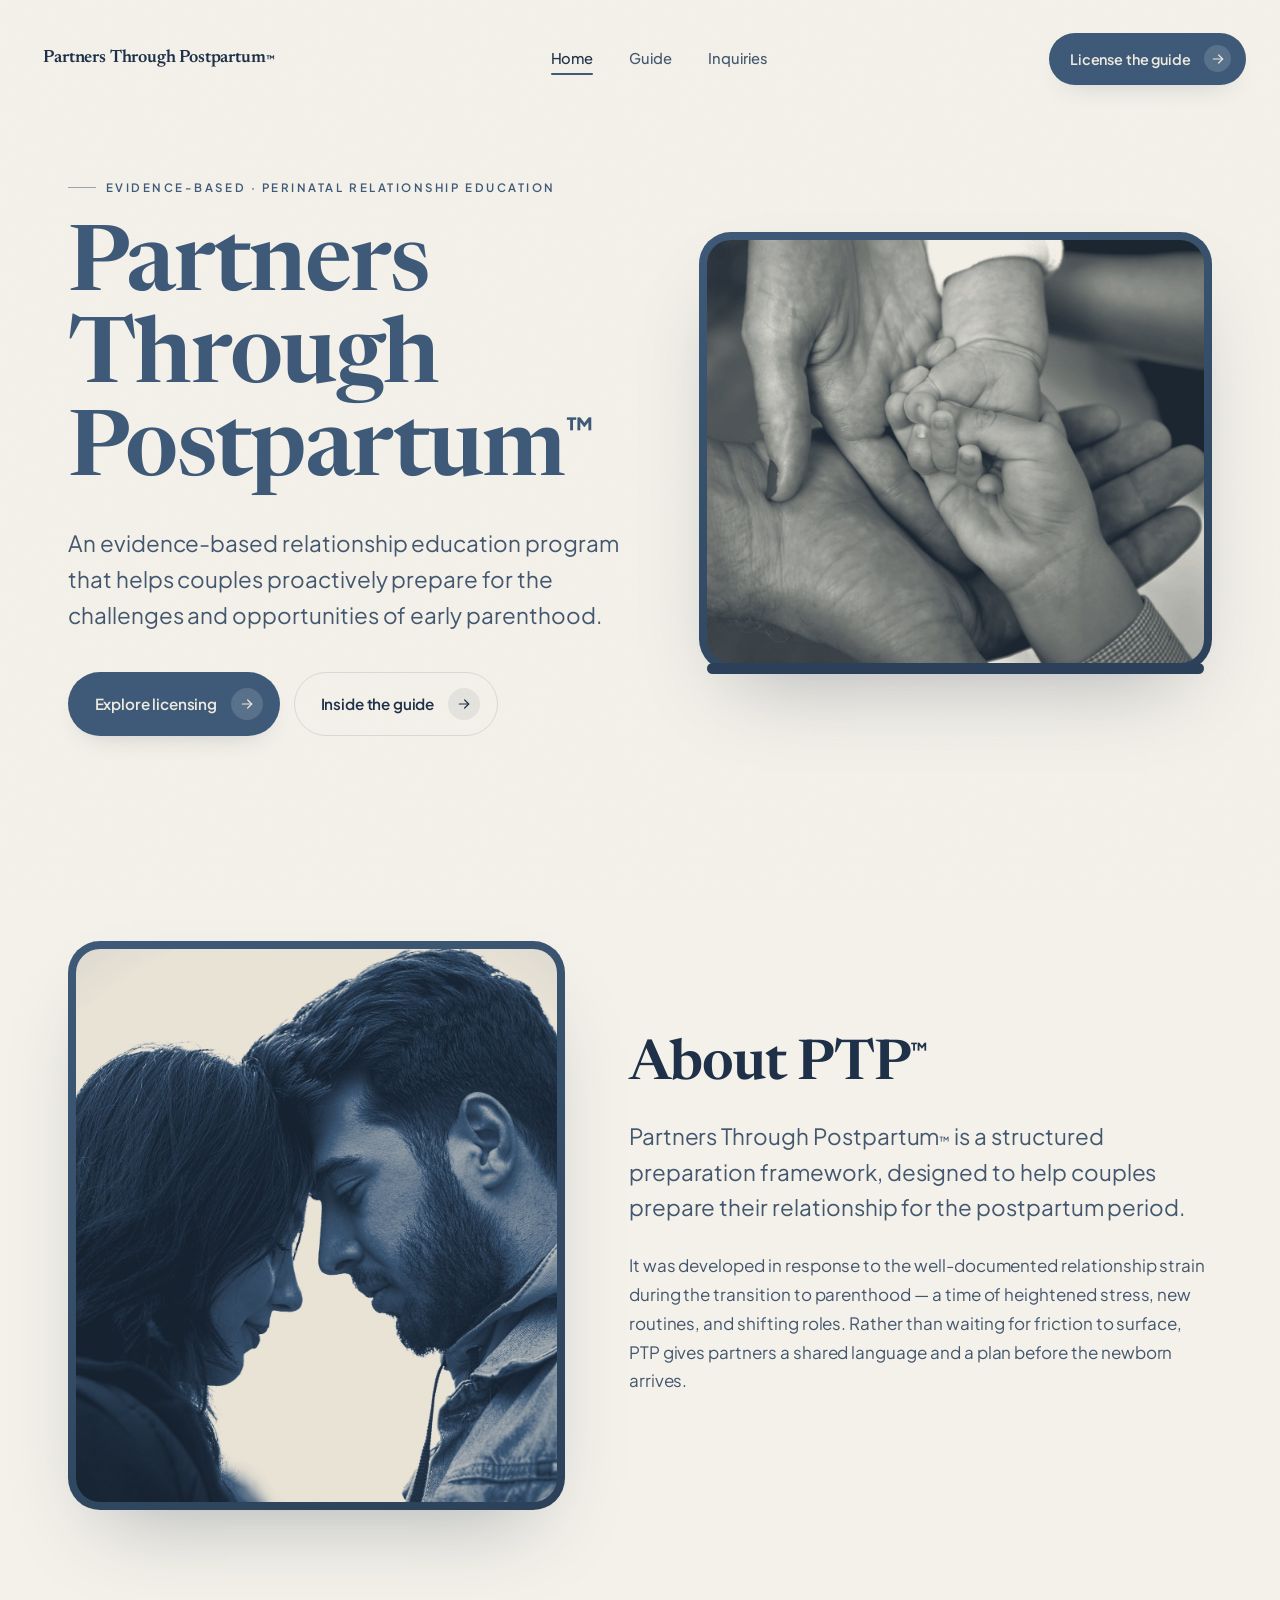
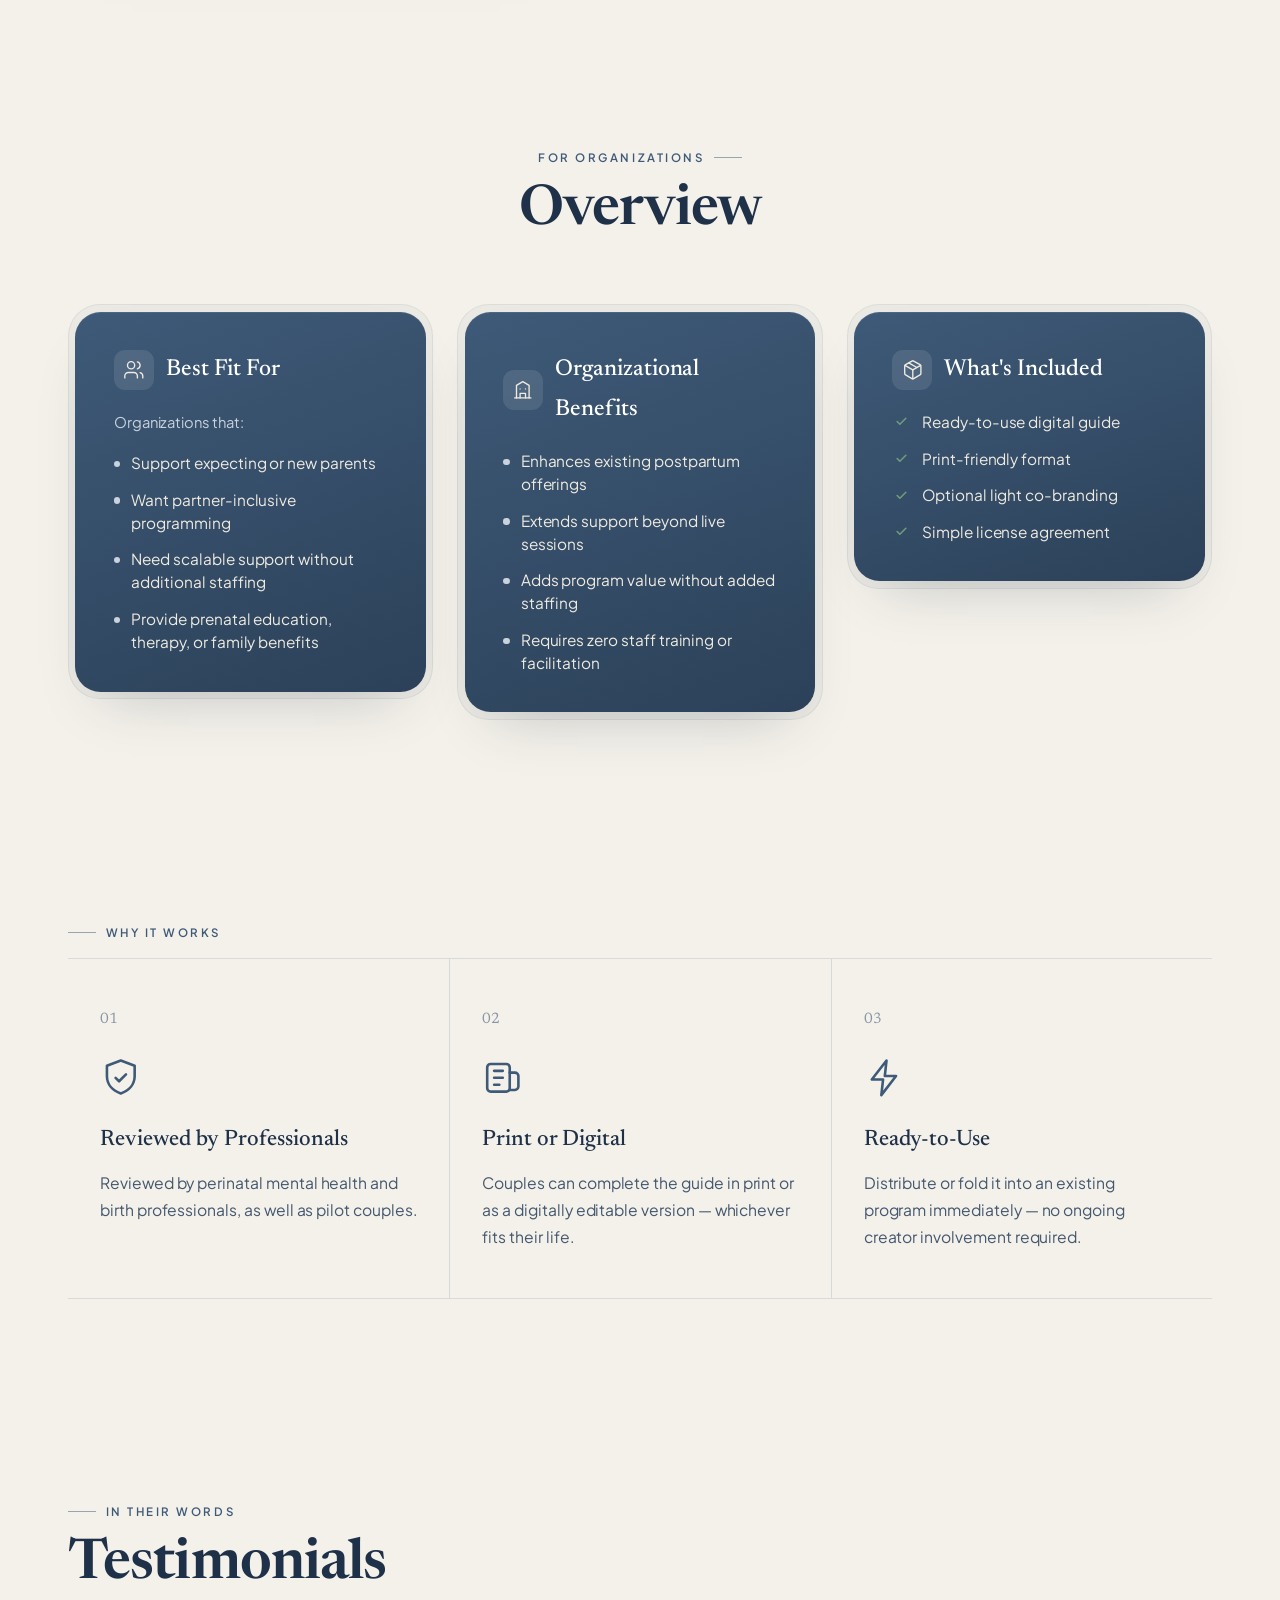
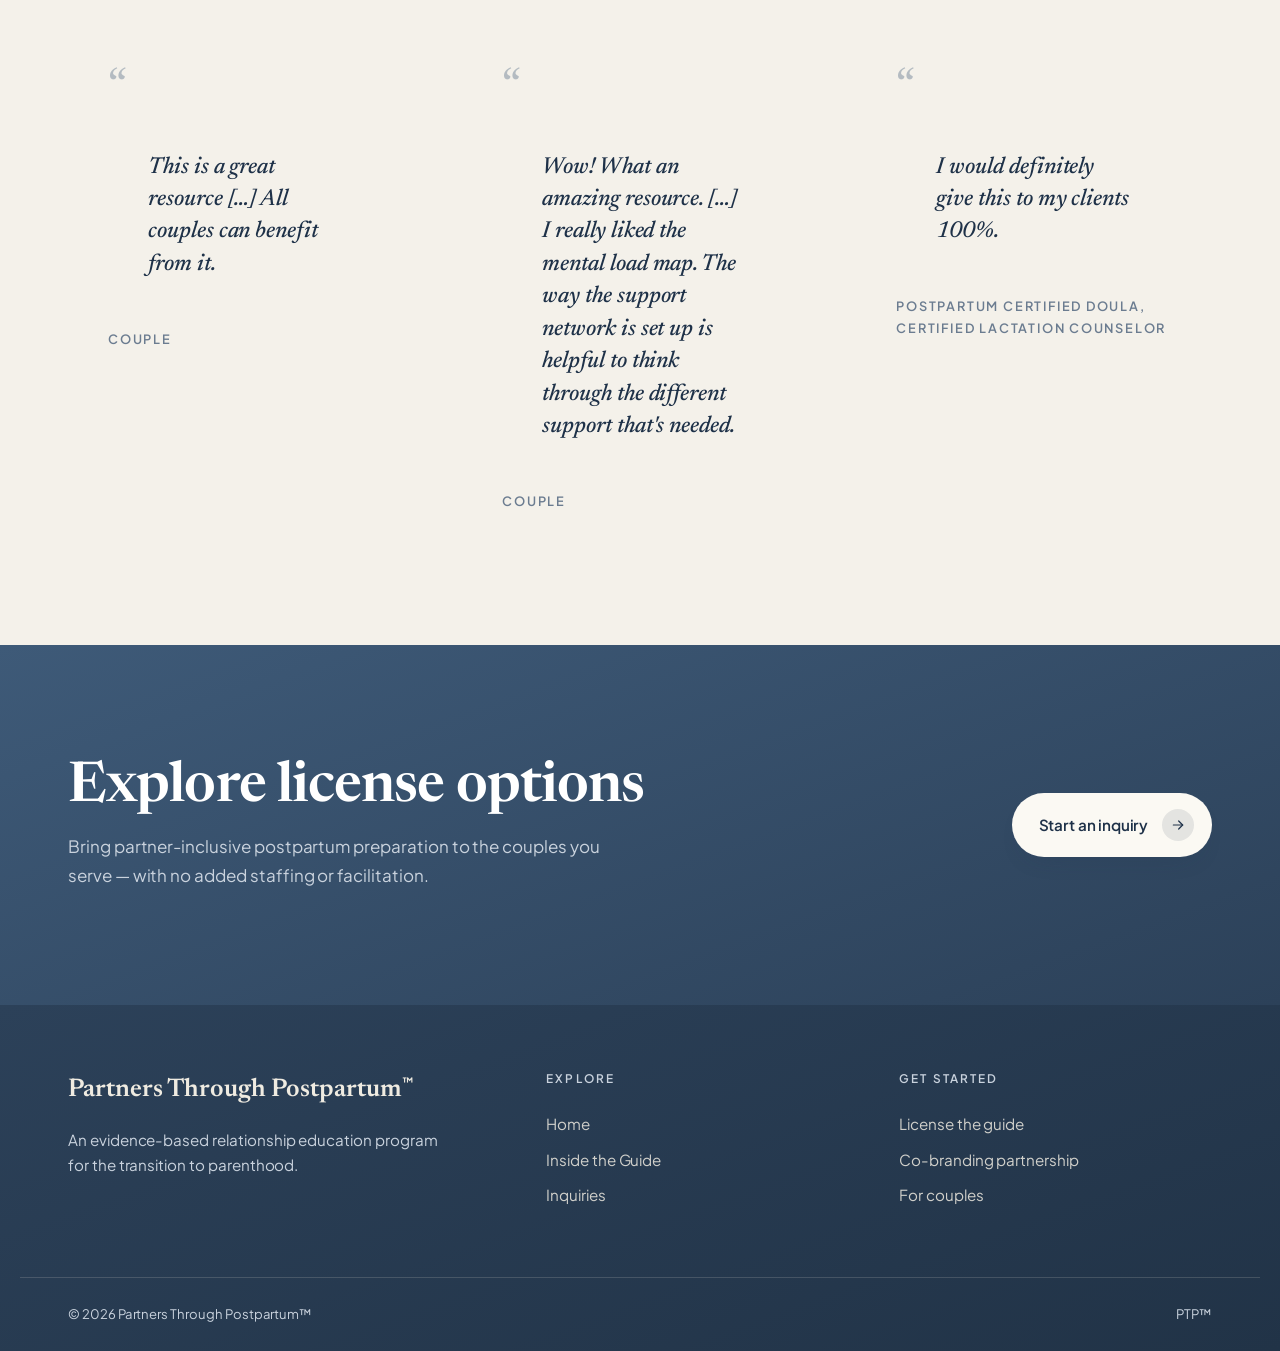
==== commit 985753e9: "Swap About image to forehead-together couple (no hat)" ====
--- a/index.html
+++ b/index.html
@@ -126,7 +126,7 @@
 <section class="section wrap" id="about">
   <div class="about__grid">
     <div class="about__media reveal">
-      <div class="about__media-inner"><img src="assets/about.jpg" alt="An expecting couple sharing a quiet, connected moment together" width="1200" height="1395" loading="lazy"></div>
+      <div class="about__media-inner"><img src="assets/about.jpg?v=2" alt="A couple resting their foreheads together in a quiet, connected moment" width="1200" height="1395" loading="lazy"></div>
     </div>
     <div class="reveal" data-d="1">
       <h2 class="display" style="margin-bottom:1.5rem">About PTP<span class="tm">™</span></h2>
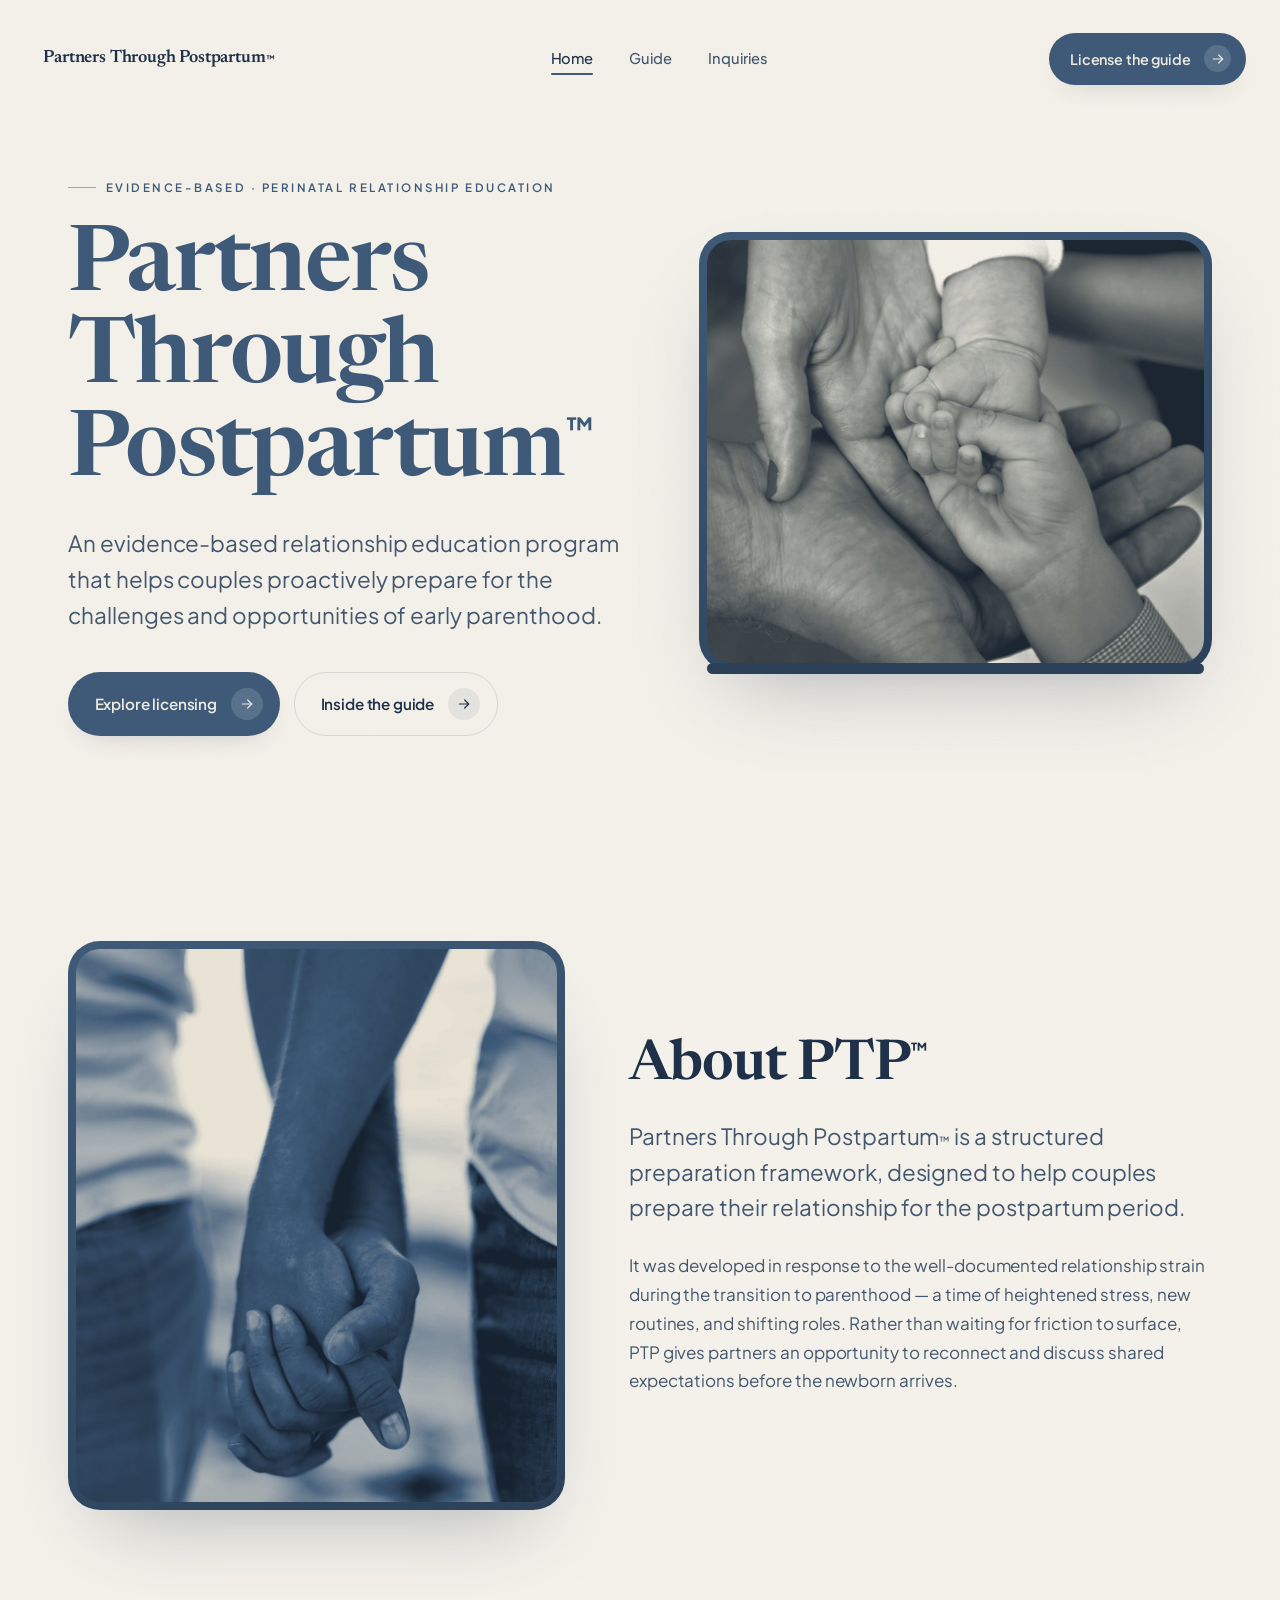
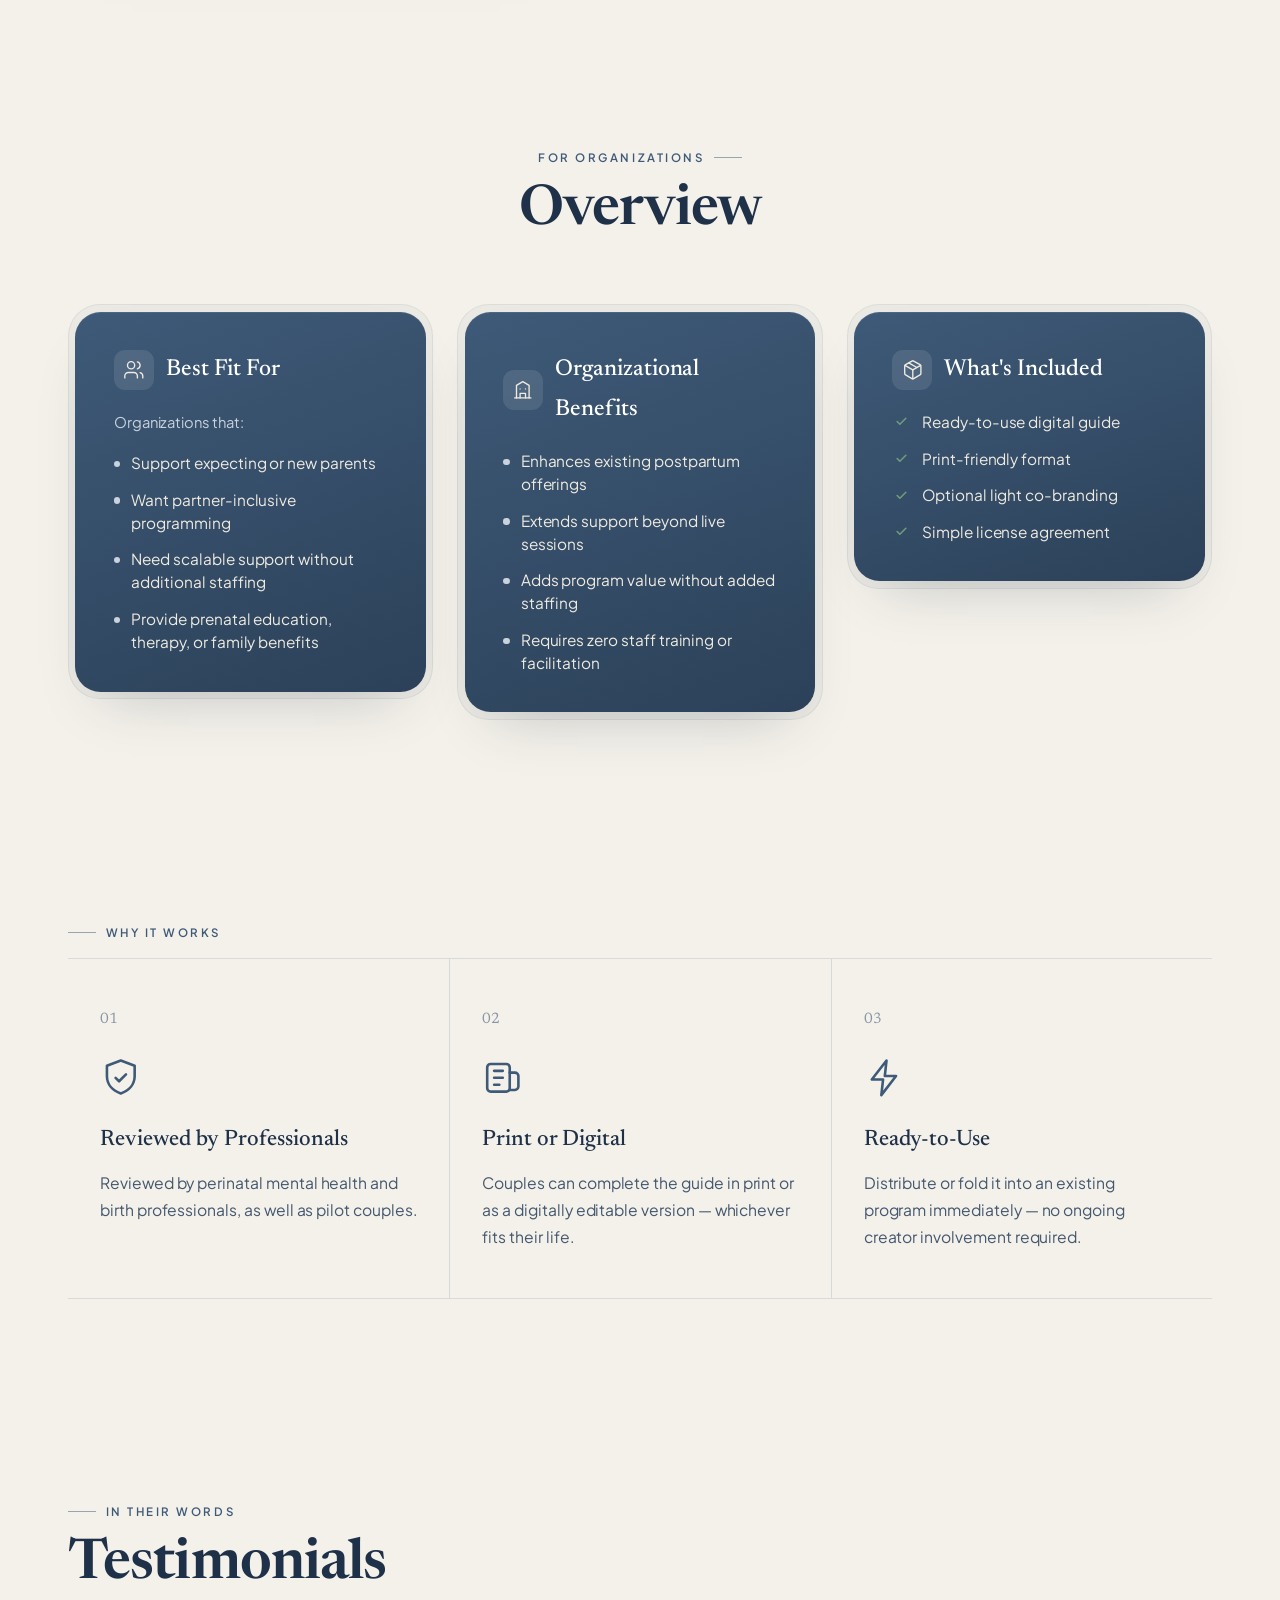
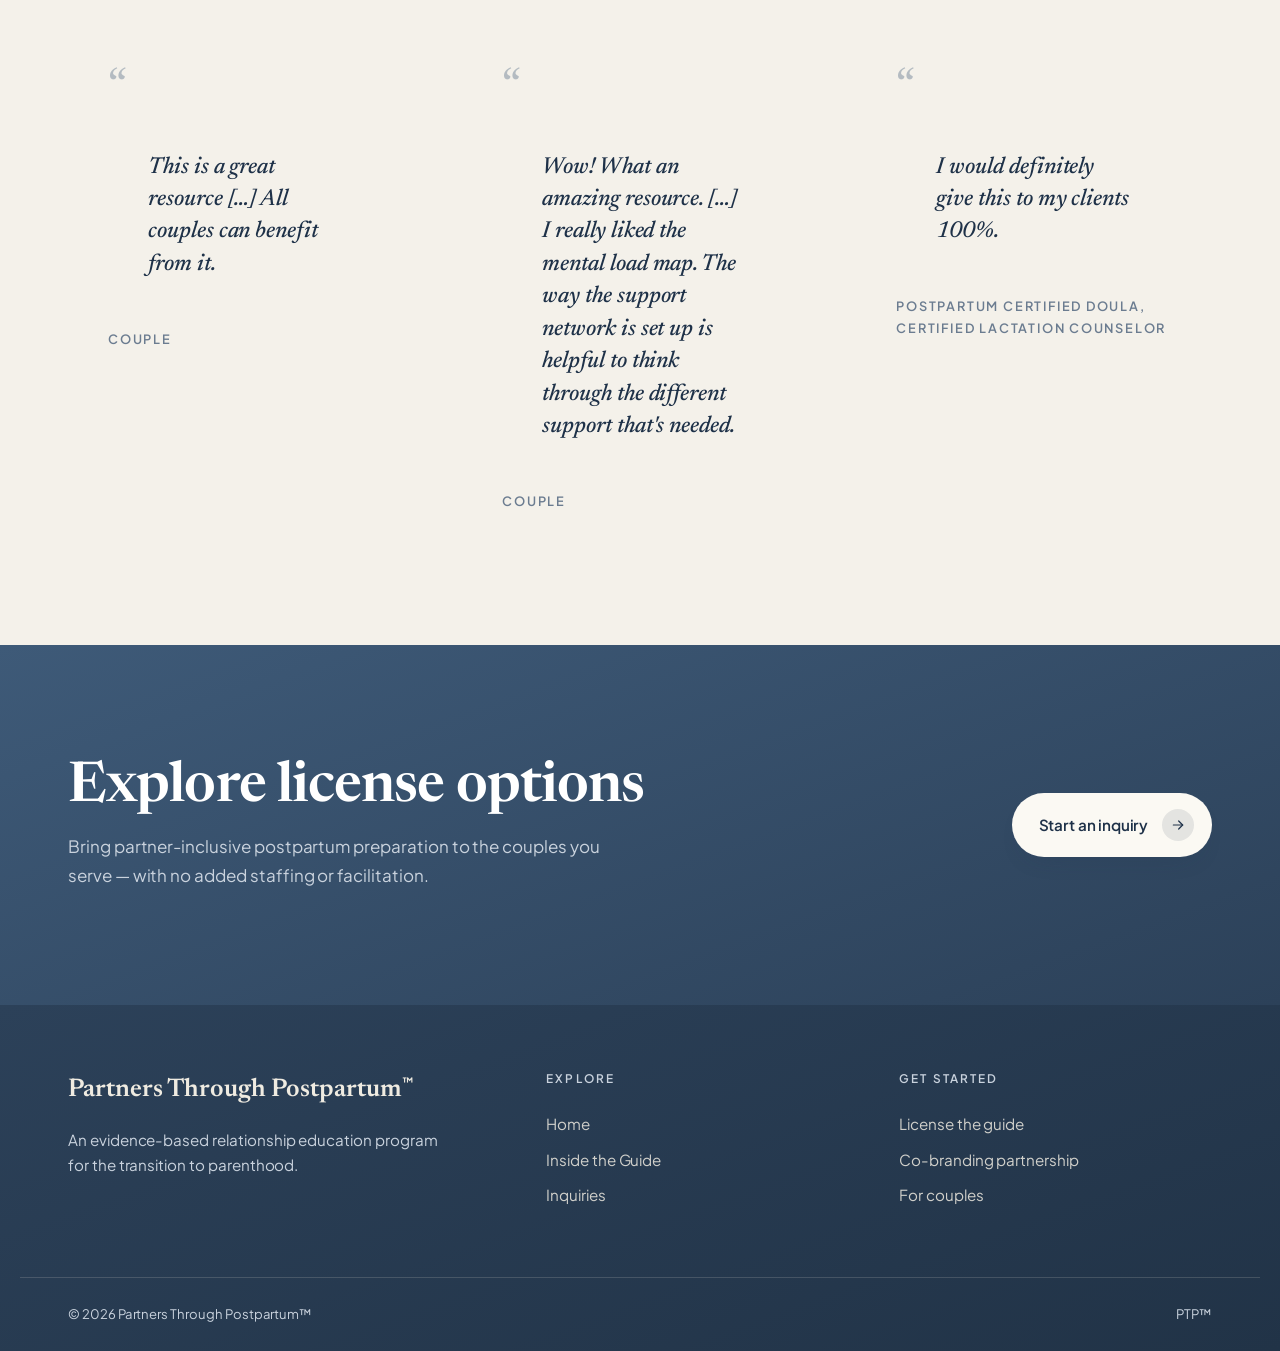
==== commit 09495b72: "Tayler edits: About copy, gender-neutral About image, Guide CTA -> families" ====
--- a/index.html
+++ b/index.html
@@ -126,13 +126,13 @@
 <section class="section wrap" id="about">
   <div class="about__grid">
     <div class="about__media reveal">
-      <div class="about__media-inner"><img src="assets/about.jpg?v=2" alt="A couple resting their foreheads together in a quiet, connected moment" width="1200" height="1395" loading="lazy"></div>
+      <div class="about__media-inner"><img src="assets/about.jpg?v=3" alt="Two partners holding hands" width="1200" height="1395" loading="lazy"></div>
     </div>
     <div class="reveal" data-d="1">
       <h2 class="display" style="margin-bottom:1.5rem">About PTP<span class="tm">™</span></h2>
       <div class="body-copy">
       <p class="lead">Partners Through Postpartum<span class="tm" style="font-size:.5em">™</span> is a structured preparation framework, designed to help couples prepare their relationship for the postpartum period.</p>
-      <p>It was developed in response to the well-documented relationship strain during the transition to parenthood — a time of heightened stress, new routines, and shifting roles. Rather than waiting for friction to surface, PTP gives partners a shared language and a plan before the newborn arrives.</p>
+      <p>It was developed in response to the well-documented relationship strain during the transition to parenthood — a time of heightened stress, new routines, and shifting roles. Rather than waiting for friction to surface, PTP gives partners an opportunity to reconnect and discuss shared expectations before the newborn arrives.</p>
       </div>
     </div>
   </div>
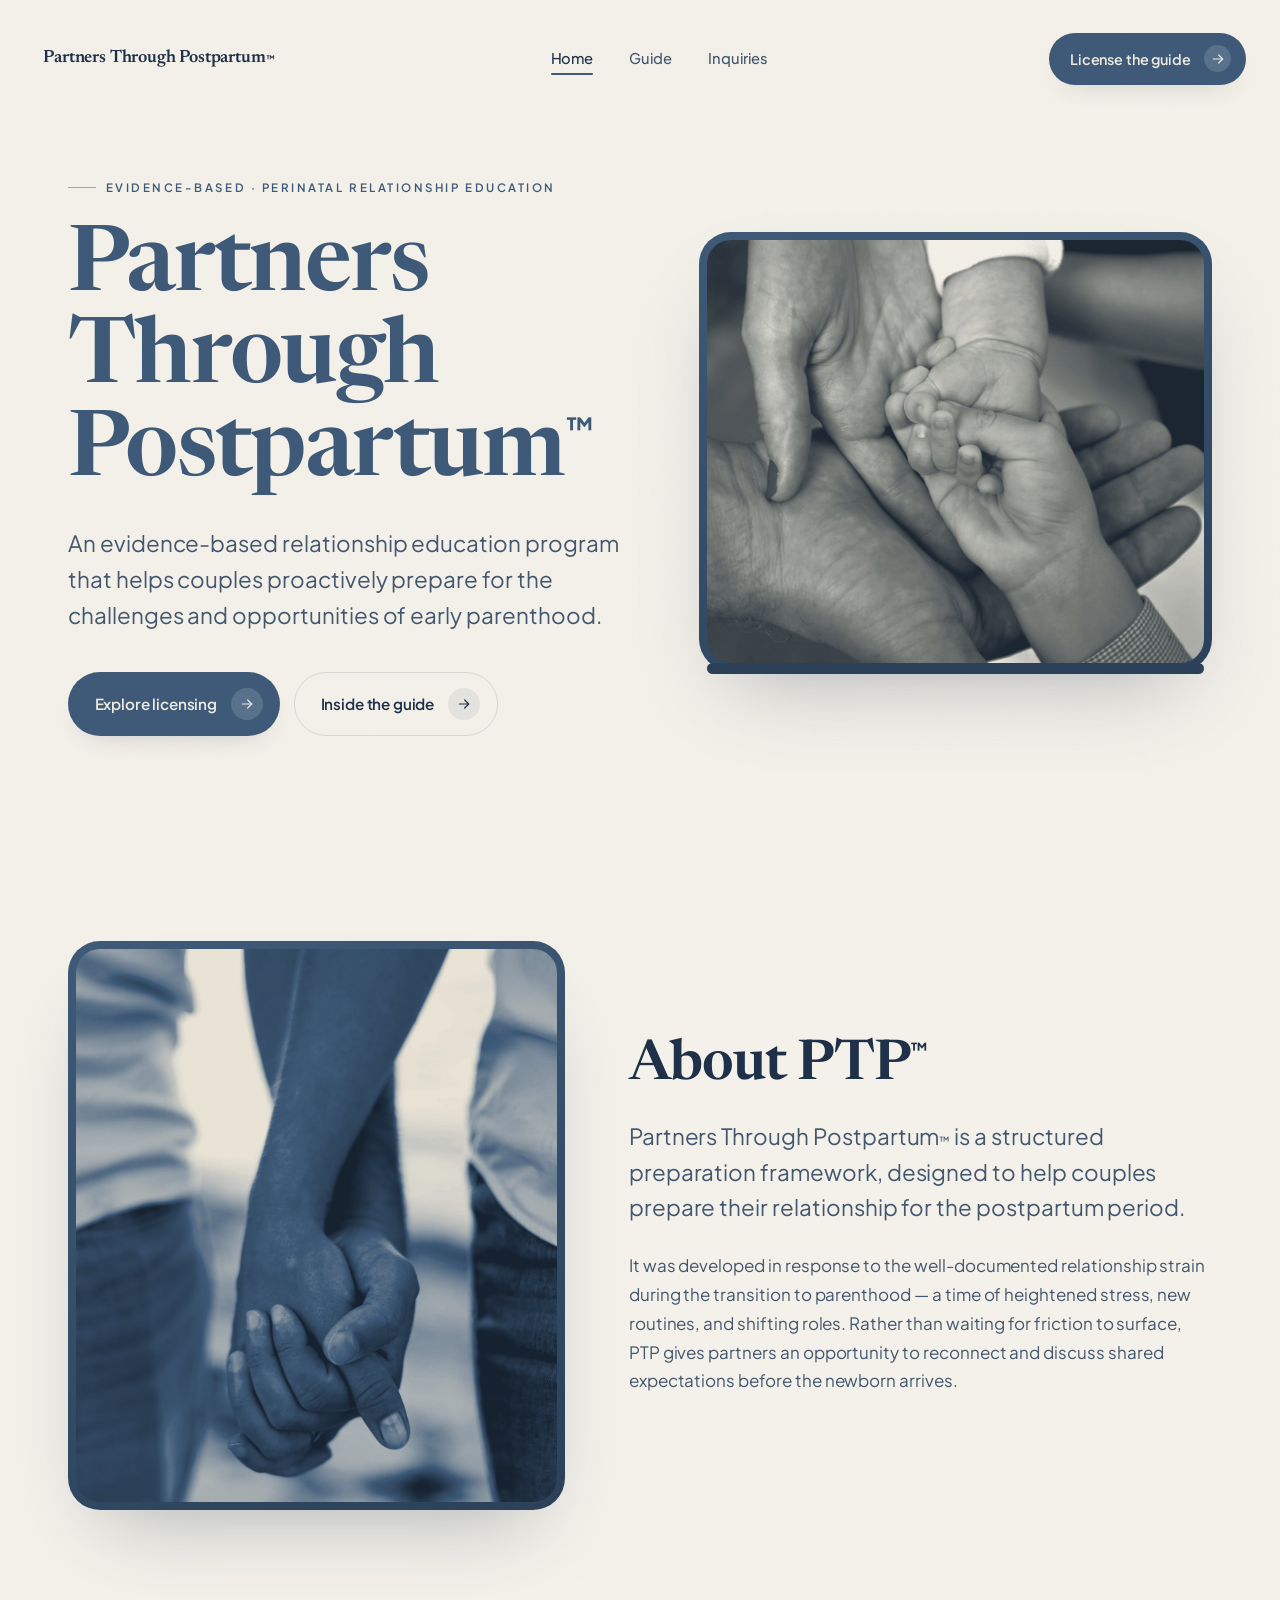
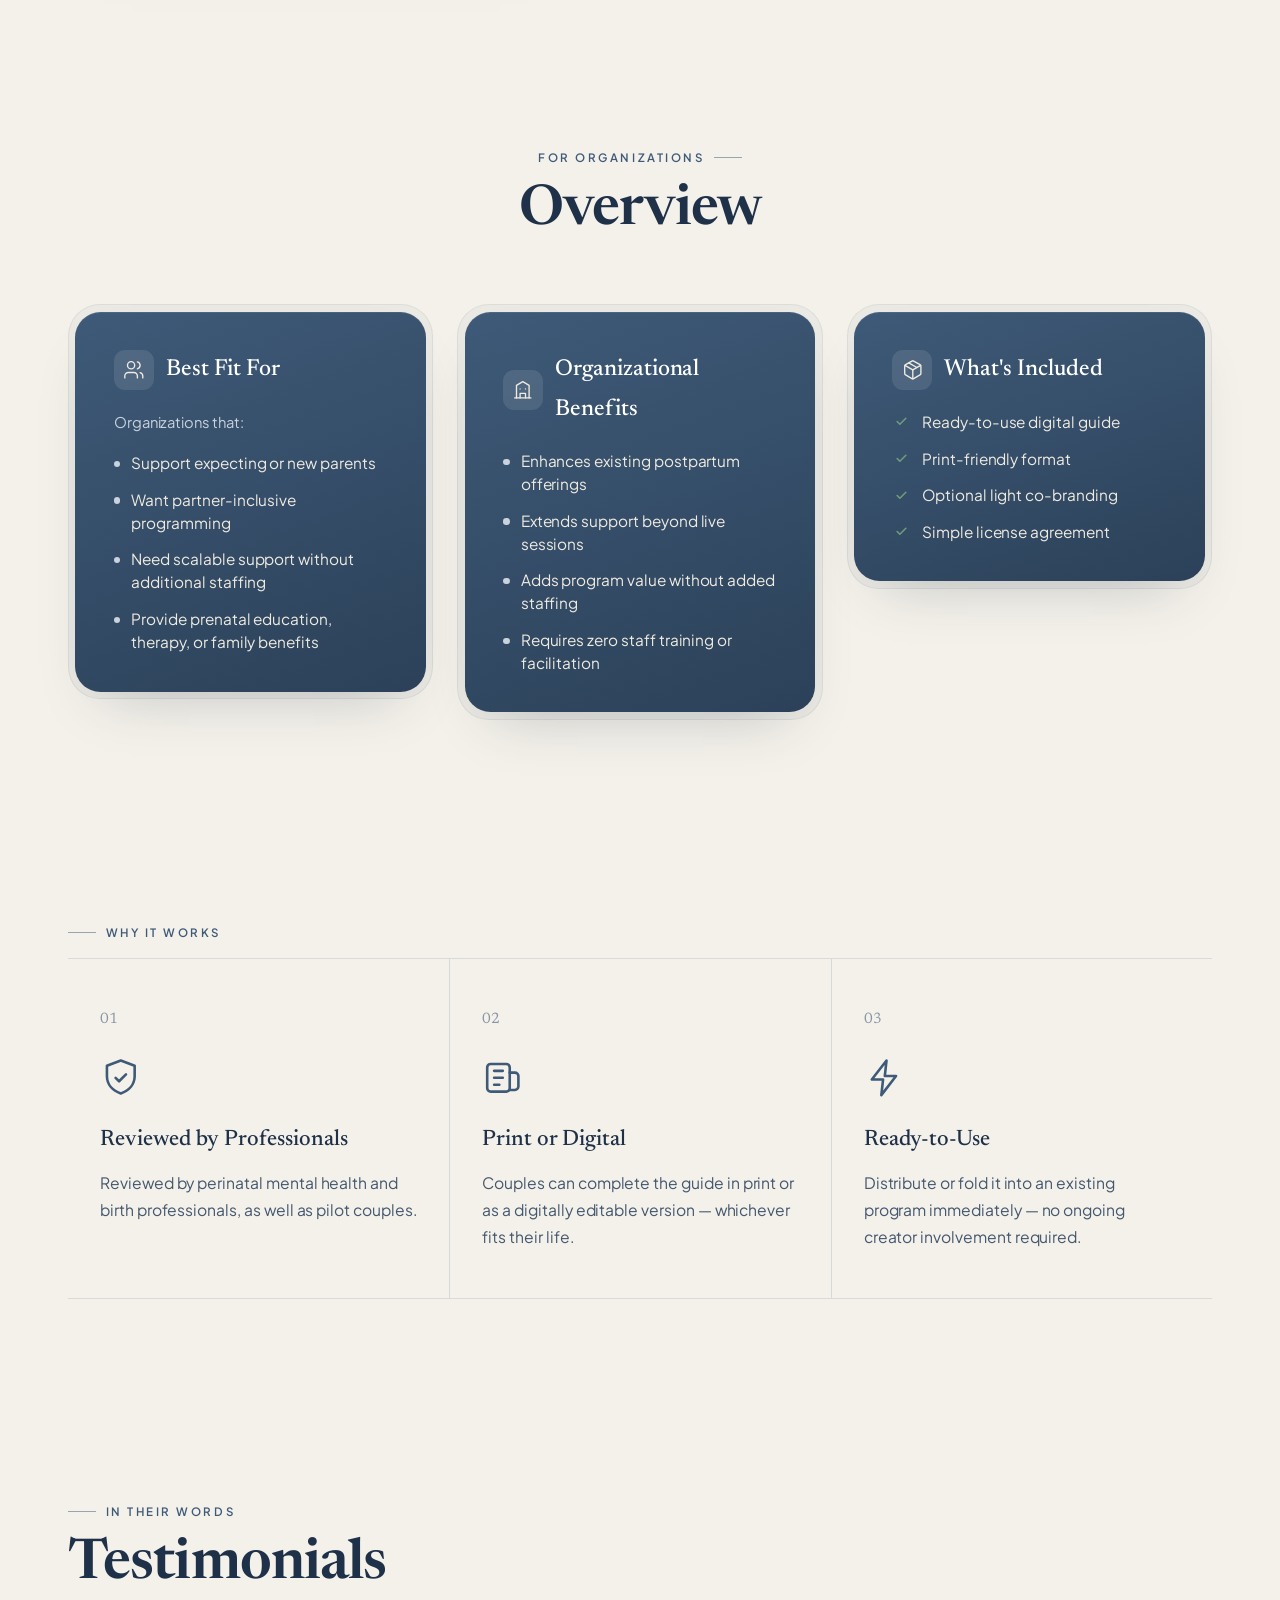
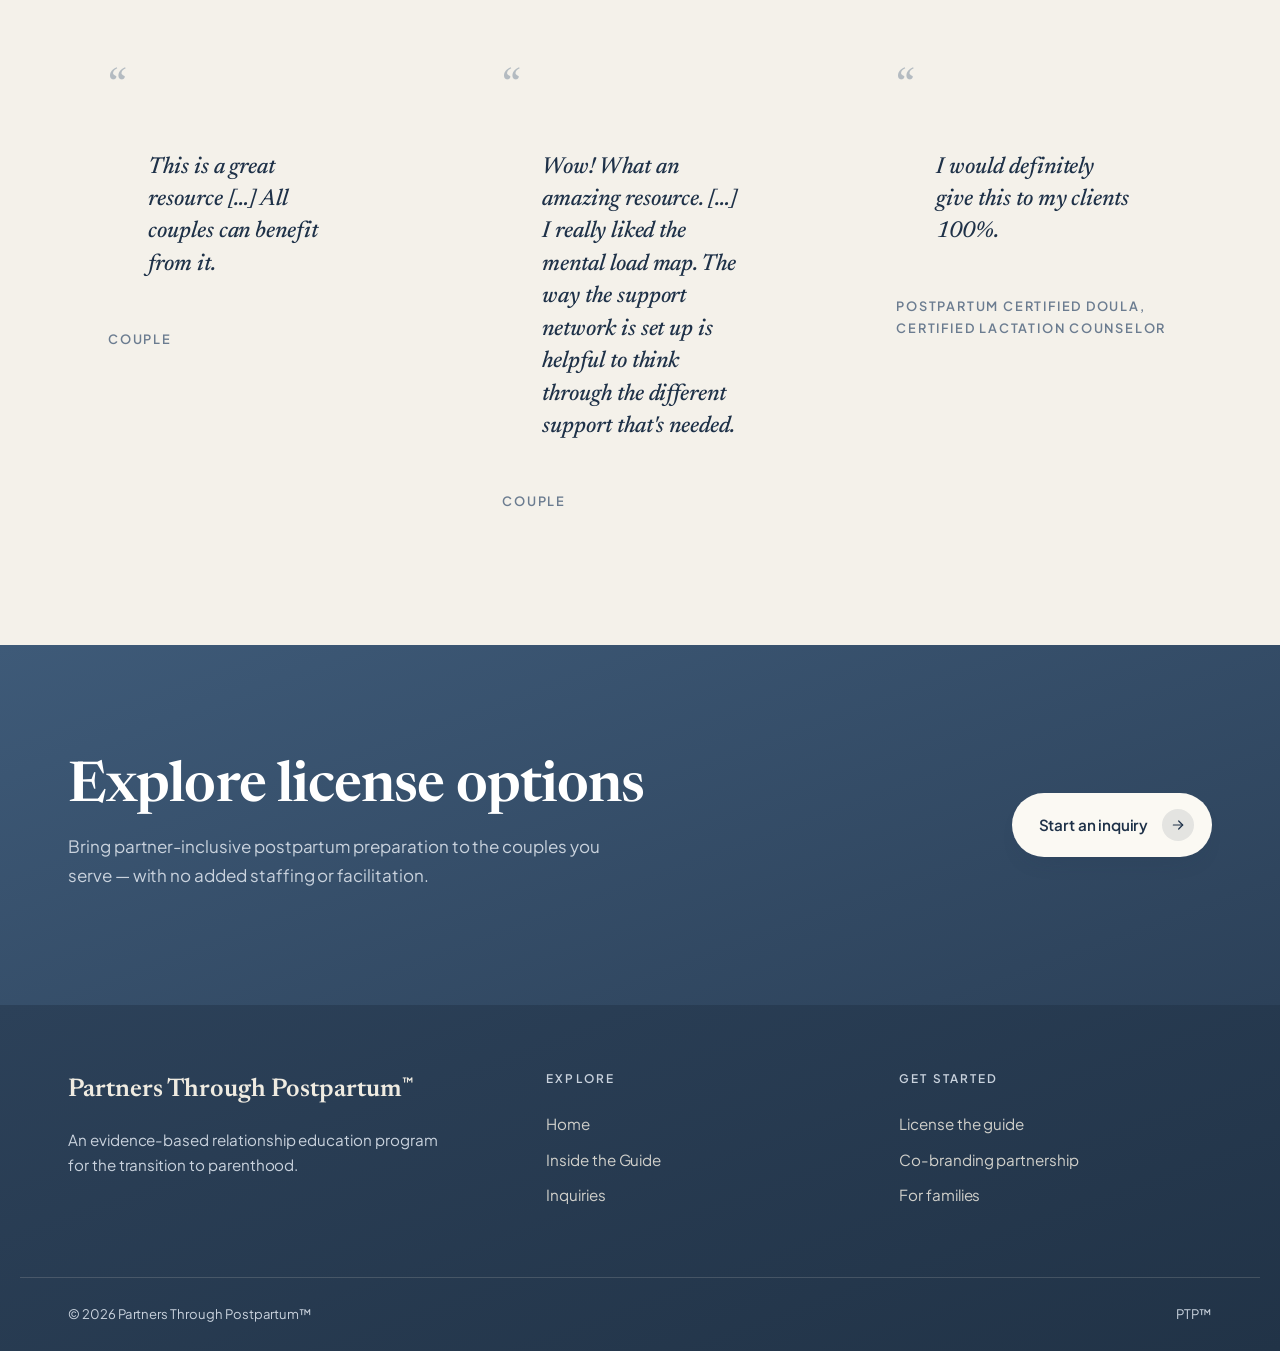
==== commit ae2692fe: "Footer: 'For couples' -> 'For families' for consistency" ====
--- a/index.html
+++ b/index.html
@@ -277,7 +277,7 @@
       <h4>Get started</h4>
       <a href="inquiries.html">License the guide</a>
       <a href="inquiries.html">Co-branding partnership</a>
-      <a href="inquiries.html">For couples</a>
+      <a href="inquiries.html">For families</a>
     </div>
   </div>
   <div class="footer__bottom wrap">
